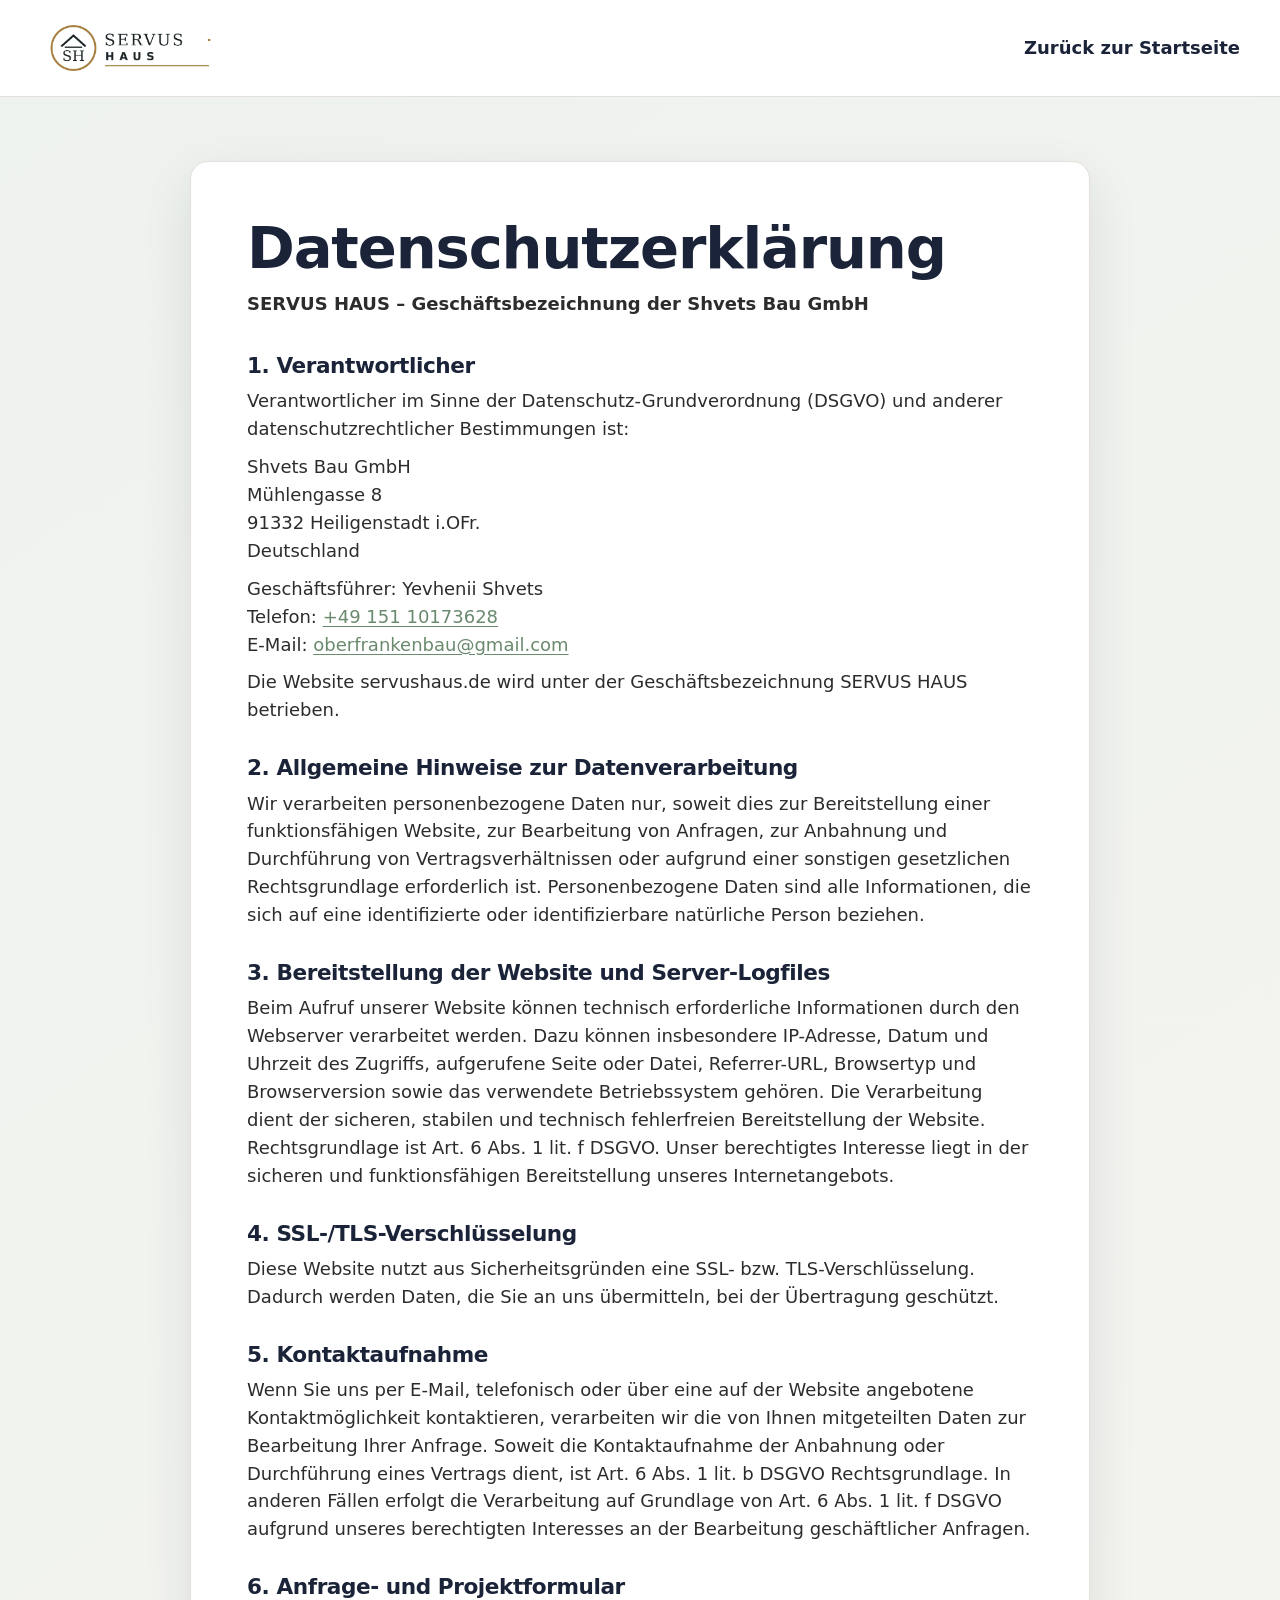
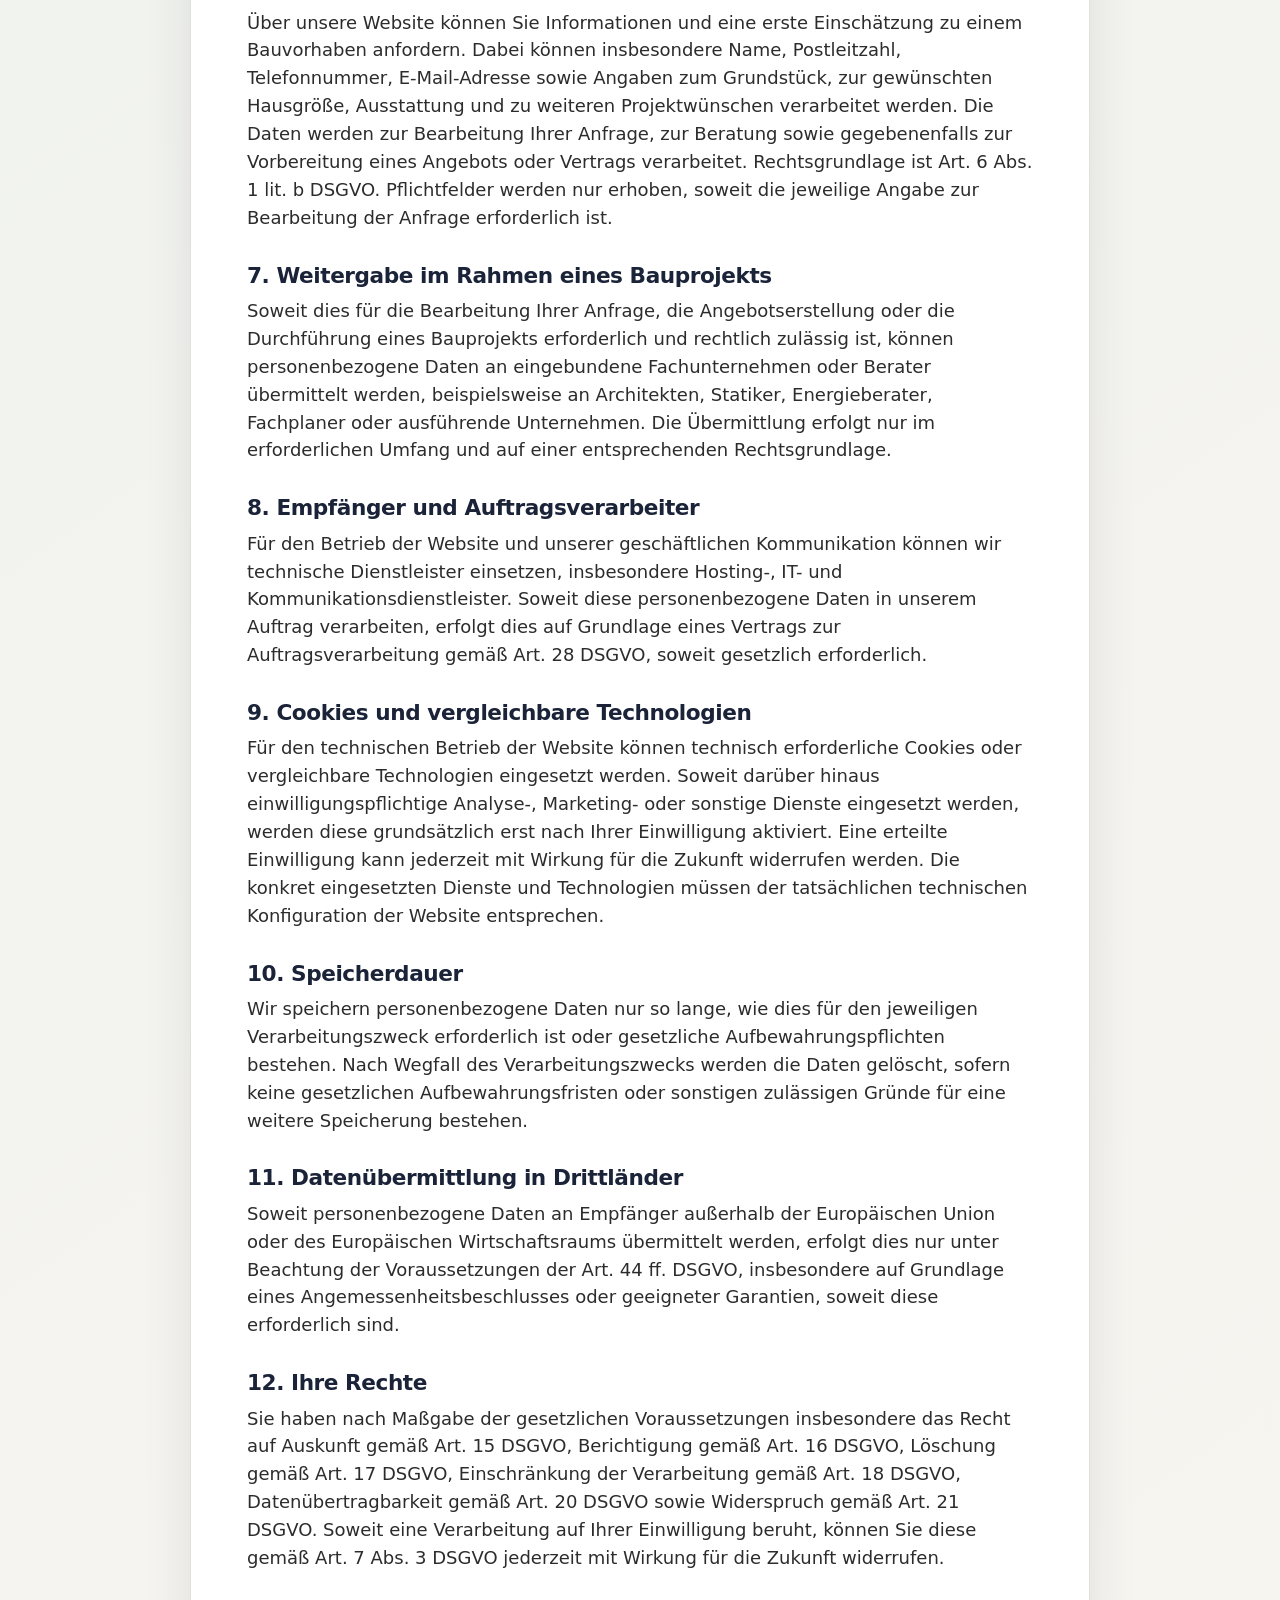
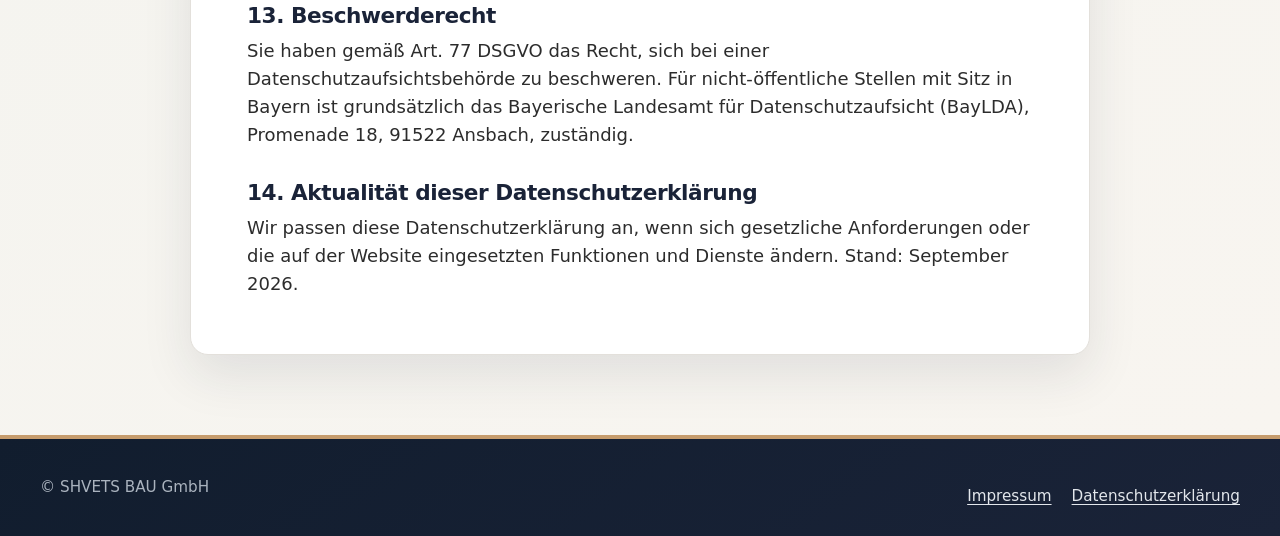
==== datenschutz.html @ 95bb3aad "Add Impressum and Datenschutzerklärung pages with legal content, link from footer, and style legal p" ====
<!DOCTYPE html>
<html lang="de">
<head>
  <meta charset="utf-8">
  <meta name="viewport" content="width=device-width, initial-scale=1.0">
  <title>Datenschutzerklärung | SERVUS HAUS</title>
  <meta name="description" content="Datenschutzerklärung von SERVUS HAUS, einer Geschäftsbezeichnung der Shvets Bau GmbH.">
  <link rel="stylesheet" href="styles.css">
</head>
<body>
  <header class="site-header">
    <div class="container header-inner">
      <a href="index.html" class="logo"><img src="images/logo.jpeg" alt="SERVUS HAUS" class="logo-img"></a>
      <a href="index.html" class="legal-back">Zurück zur Startseite</a>
    </div>
  </header>

  <main class="legal-main">
    <article class="container legal-card">
      <h1>Datenschutzerklärung</h1>
      <p class="legal-brand">SERVUS HAUS – Geschäftsbezeichnung der Shvets Bau GmbH</p>

      <h2>1. Verantwortlicher</h2>
      <p>Verantwortlicher im Sinne der Datenschutz-Grundverordnung (DSGVO) und anderer datenschutzrechtlicher Bestimmungen ist:</p>
      <p>Shvets Bau GmbH<br>Mühlengasse 8<br>91332 Heiligenstadt i.OFr.<br>Deutschland</p>
      <p>Geschäftsführer: Yevhenii Shvets<br>Telefon: <a href="tel:+4915110173628">+49 151 10173628</a><br>E-Mail: <a href="mailto:oberfrankenbau@gmail.com">oberfrankenbau@gmail.com</a></p>
      <p>Die Website servushaus.de wird unter der Geschäftsbezeichnung SERVUS HAUS betrieben.</p>

      <h2>2. Allgemeine Hinweise zur Datenverarbeitung</h2>
      <p>Wir verarbeiten personenbezogene Daten nur, soweit dies zur Bereitstellung einer funktionsfähigen Website, zur Bearbeitung von Anfragen, zur Anbahnung und Durchführung von Vertragsverhältnissen oder aufgrund einer sonstigen gesetzlichen Rechtsgrundlage erforderlich ist. Personenbezogene Daten sind alle Informationen, die sich auf eine identifizierte oder identifizierbare natürliche Person beziehen.</p>

      <h2>3. Bereitstellung der Website und Server-Logfiles</h2>
      <p>Beim Aufruf unserer Website können technisch erforderliche Informationen durch den Webserver verarbeitet werden. Dazu können insbesondere IP-Adresse, Datum und Uhrzeit des Zugriffs, aufgerufene Seite oder Datei, Referrer-URL, Browsertyp und Browserversion sowie das verwendete Betriebssystem gehören. Die Verarbeitung dient der sicheren, stabilen und technisch fehlerfreien Bereitstellung der Website. Rechtsgrundlage ist Art. 6 Abs. 1 lit. f DSGVO. Unser berechtigtes Interesse liegt in der sicheren und funktionsfähigen Bereitstellung unseres Internetangebots.</p>

      <h2>4. SSL-/TLS-Verschlüsselung</h2>
      <p>Diese Website nutzt aus Sicherheitsgründen eine SSL- bzw. TLS-Verschlüsselung. Dadurch werden Daten, die Sie an uns übermitteln, bei der Übertragung geschützt.</p>

      <h2>5. Kontaktaufnahme</h2>
      <p>Wenn Sie uns per E-Mail, telefonisch oder über eine auf der Website angebotene Kontaktmöglichkeit kontaktieren, verarbeiten wir die von Ihnen mitgeteilten Daten zur Bearbeitung Ihrer Anfrage. Soweit die Kontaktaufnahme der Anbahnung oder Durchführung eines Vertrags dient, ist Art. 6 Abs. 1 lit. b DSGVO Rechtsgrundlage. In anderen Fällen erfolgt die Verarbeitung auf Grundlage von Art. 6 Abs. 1 lit. f DSGVO aufgrund unseres berechtigten Interesses an der Bearbeitung geschäftlicher Anfragen.</p>

      <h2>6. Anfrage- und Projektformular</h2>
      <p>Über unsere Website können Sie Informationen und eine erste Einschätzung zu einem Bauvorhaben anfordern. Dabei können insbesondere Name, Postleitzahl, Telefonnummer, E-Mail-Adresse sowie Angaben zum Grundstück, zur gewünschten Hausgröße, Ausstattung und zu weiteren Projektwünschen verarbeitet werden. Die Daten werden zur Bearbeitung Ihrer Anfrage, zur Beratung sowie gegebenenfalls zur Vorbereitung eines Angebots oder Vertrags verarbeitet. Rechtsgrundlage ist Art. 6 Abs. 1 lit. b DSGVO. Pflichtfelder werden nur erhoben, soweit die jeweilige Angabe zur Bearbeitung der Anfrage erforderlich ist.</p>

      <h2>7. Weitergabe im Rahmen eines Bauprojekts</h2>
      <p>Soweit dies für die Bearbeitung Ihrer Anfrage, die Angebotserstellung oder die Durchführung eines Bauprojekts erforderlich und rechtlich zulässig ist, können personenbezogene Daten an eingebundene Fachunternehmen oder Berater übermittelt werden, beispielsweise an Architekten, Statiker, Energieberater, Fachplaner oder ausführende Unternehmen. Die Übermittlung erfolgt nur im erforderlichen Umfang und auf einer entsprechenden Rechtsgrundlage.</p>

      <h2>8. Empfänger und Auftragsverarbeiter</h2>
      <p>Für den Betrieb der Website und unserer geschäftlichen Kommunikation können wir technische Dienstleister einsetzen, insbesondere Hosting-, IT- und Kommunikationsdienstleister. Soweit diese personenbezogene Daten in unserem Auftrag verarbeiten, erfolgt dies auf Grundlage eines Vertrags zur Auftragsverarbeitung gemäß Art. 28 DSGVO, soweit gesetzlich erforderlich.</p>

      <h2>9. Cookies und vergleichbare Technologien</h2>
      <p>Für den technischen Betrieb der Website können technisch erforderliche Cookies oder vergleichbare Technologien eingesetzt werden. Soweit darüber hinaus einwilligungspflichtige Analyse-, Marketing- oder sonstige Dienste eingesetzt werden, werden diese grundsätzlich erst nach Ihrer Einwilligung aktiviert. Eine erteilte Einwilligung kann jederzeit mit Wirkung für die Zukunft widerrufen werden. Die konkret eingesetzten Dienste und Technologien müssen der tatsächlichen technischen Konfiguration der Website entsprechen.</p>

      <h2>10. Speicherdauer</h2>
      <p>Wir speichern personenbezogene Daten nur so lange, wie dies für den jeweiligen Verarbeitungszweck erforderlich ist oder gesetzliche Aufbewahrungspflichten bestehen. Nach Wegfall des Verarbeitungszwecks werden die Daten gelöscht, sofern keine gesetzlichen Aufbewahrungsfristen oder sonstigen zulässigen Gründe für eine weitere Speicherung bestehen.</p>

      <h2>11. Datenübermittlung in Drittländer</h2>
      <p>Soweit personenbezogene Daten an Empfänger außerhalb der Europäischen Union oder des Europäischen Wirtschaftsraums übermittelt werden, erfolgt dies nur unter Beachtung der Voraussetzungen der Art. 44 ff. DSGVO, insbesondere auf Grundlage eines Angemessenheitsbeschlusses oder geeigneter Garantien, soweit diese erforderlich sind.</p>

      <h2>12. Ihre Rechte</h2>
      <p>Sie haben nach Maßgabe der gesetzlichen Voraussetzungen insbesondere das Recht auf Auskunft gemäß Art. 15 DSGVO, Berichtigung gemäß Art. 16 DSGVO, Löschung gemäß Art. 17 DSGVO, Einschränkung der Verarbeitung gemäß Art. 18 DSGVO, Datenübertragbarkeit gemäß Art. 20 DSGVO sowie Widerspruch gemäß Art. 21 DSGVO. Soweit eine Verarbeitung auf Ihrer Einwilligung beruht, können Sie diese gemäß Art. 7 Abs. 3 DSGVO jederzeit mit Wirkung für die Zukunft widerrufen.</p>

      <h2>13. Beschwerderecht</h2>
      <p>Sie haben gemäß Art. 77 DSGVO das Recht, sich bei einer Datenschutzaufsichtsbehörde zu beschweren. Für nicht-öffentliche Stellen mit Sitz in Bayern ist grundsätzlich das Bayerische Landesamt für Datenschutzaufsicht (BayLDA), Promenade 18, 91522 Ansbach, zuständig.</p>

      <h2>14. Aktualität dieser Datenschutzerklärung</h2>
      <p>Wir passen diese Datenschutzerklärung an, wenn sich gesetzliche Anforderungen oder die auf der Website eingesetzten Funktionen und Dienste ändern. Stand: September 2026.</p>
    </article>
  </main>

  <footer class="site-footer legal-footer">
    <div class="container">
      <p>© SHVETS BAU GmbH</p>
      <nav class="footer-legal-links" aria-label="Rechtliche Hinweise">
        <a href="impressum.html">Impressum</a>
        <a href="datenschutz.html" aria-current="page">Datenschutzerklärung</a>
      </nav>
    </div>
  </footer>
</body>
</html>
---- styles.css ----
:root {
  --bg: #F7F5F2;
  --surface: #FFFFFF;
  --graphite: #1A2338;
  --green: #6A8A6E;
  --gold: #C69C6D;
  --text: #2C2C2C;
  --muted: #6B6B6B;
  --line: #E3E0DB;
  --focus: #2D7DC6;
  --shadow: 0 12px 32px rgba(26,35,56,0.08);
  --radius: 12px;
}

*, *::before, *::after { box-sizing: border-box; }

html { scroll-behavior: smooth; }

body {
  margin: 0;
  font-family: Inter, system-ui, -apple-system, BlinkMacSystemFont, 'Segoe UI', sans-serif;
  font-size: 18px;
  line-height: 1.55;
  color: var(--text);
  background: var(--bg);
}

h1, h2, h3, p, ul, ol, figure { margin: 0; }

ul, ol { padding: 0; list-style: none; }

a { color: var(--graphite); text-underline-offset: 3px; }
a:focus-visible, button:focus-visible, input:focus-visible, select:focus-visible, summary:focus-visible { outline: 3px solid var(--focus); outline-offset: 2px; border-radius: 4px; }

img { max-width: 100%; height: auto; display: block; }

.container { width: min(1200px, calc(100% - 32px)); margin: 0 auto; }

.visually-hidden { position: absolute; width: 1px; height: 1px; padding: 0; margin: -1px; overflow: hidden; clip: rect(0,0,0,0); white-space: nowrap; border: 0; }

.btn {
  display: inline-flex;
  align-items: center;
  justify-content: center;
  min-height: 48px;
  padding: 0 24px;
  border: 0;
  border-radius: 8px;
  font-size: 1rem;
  font-weight: 600;
  text-decoration: none;
  cursor: pointer;
  transition: transform .15s, background .15s, color .15s;
}
.btn:hover { transform: translateY(-2px); }
.btn-primary { background: var(--graphite); color: #fff; }
.btn-primary:hover { background: #101725; }
.btn-secondary { background: var(--gold); color: var(--graphite); }
.btn-secondary:hover { background: #B68C5C; }
.btn-sm { min-height: 40px; padding: 0 16px; font-size: .95rem; }

.text-link { background: none; border: 0; color: var(--graphite); text-decoration: underline; cursor: pointer; font: inherit; padding: 0; }

.site-header {
  position: sticky;
  top: 0;
  z-index: 100;
  background: rgba(255,255,255,0.98);
  backdrop-filter: blur(8px);
  border-bottom: 1px solid var(--line);
}

.header-inner {
  display: flex;
  align-items: center;
  justify-content: space-between;
  padding: 16px 0;
}

.logo {
  display: flex;
  align-items: center;
  text-decoration: none;
  color: var(--graphite);
  font-size: 1.35rem;
  font-weight: 800;
  letter-spacing: -0.02em;
}

.logo-img {
  height: 64px;
  width: auto;
  display: block;
  border-radius: 12px;
}

.main-nav { display: none; gap: 24px; align-items: center; }
.main-nav a { text-decoration: none; font-weight: 500; }
.main-nav .phone { font-weight: 600; white-space: nowrap; }

.social-icons { display: flex; align-items: center; gap: 10px; }
.social-icon { display: grid; place-items: center; width: 34px; height: 34px; border: 1px solid currentColor; border-radius: 50%; color: var(--graphite); }
.social-icon svg { width: 19px; height: 19px; fill: currentColor; stroke: none; }
.social-icon svg rect, .social-icon svg circle { fill: none; stroke: currentColor; stroke-width: 1.8; }
.social-icon svg .social-icon-fill { fill: currentColor; stroke: none; }
.social-icons-header { display: none; flex-shrink: 0; gap: 6px; }
.social-icons-header .social-icon { width: 28px; height: 28px; }
.social-icons-header .social-icon svg { width: 16px; height: 16px; }
.social-icons-mobile { padding: 18px 12px; }

.menu-toggle {
  display: flex;
  flex-direction: column;
  gap: 5px;
  width: 32px;
  height: 32px;
  background: none;
  border: 0;
  cursor: pointer;
}
.menu-toggle span { display: block; width: 100%; height: 3px; background: var(--graphite); border-radius: 2px; }
.header-phone { display: flex; align-items: center; gap: 6px; margin-left: 6px; margin-right: auto; font-weight: 600; font-size: .85rem; color: var(--graphite); text-decoration: none; white-space: nowrap; }

.mobile-menu {
  position: absolute;
  top: 100%;
  left: 0;
  right: 0;
  background: var(--surface);
  border-bottom: 1px solid var(--line);
  padding: 16px;
  display: flex;
  flex-direction: column;
  gap: 12px;
}
.mobile-menu[hidden] { display: none; }
.mobile-menu a { padding: 12px; font-size: 1.1rem; text-decoration: none; border-bottom: 1px solid var(--line); }

section { padding: 72px 0; }

.kicker {
  display: inline-block;
  margin-bottom: 12px;
  font-size: .78rem;
  font-weight: 700;
  letter-spacing: 0.08em;
  color: var(--green);
  text-transform: uppercase;
}

h1, h2 { font-size: clamp(2rem, 6vw, 3.8rem); line-height: 1.08; font-weight: 700; letter-spacing: -0.02em; color: var(--graphite); }
h2 { font-size: clamp(1.8rem, 5vw, 2.8rem); }
h3 { font-size: 1.25rem; color: var(--graphite); }

.lead { margin-top: 12px; font-size: 1.15rem; color: var(--muted); max-width: 680px; }
.note { margin-top: 16px; font-size: .85rem; color: var(--muted); line-height: 1.45; }

.hero { min-height: 680px; padding: 0; background: linear-gradient(90deg, rgba(10, 24, 39, .88) 0%, rgba(10, 24, 39, .68) 38%, rgba(10, 24, 39, .08) 72%), url("Фото/Gemini_Generated_Image_4lzpzb4lzpzb4lzp.jpeg") center / cover no-repeat; }
.hero + .sip { padding-top: 20px; }
.hero-inner { position: relative; display: flex; min-height: 680px; align-items: center; padding: 64px 0 120px; }
.hero-content { max-width: 690px; color: #fff; }
.hero .kicker { margin-bottom: 18px; color: #E9BE70; font-size: .95rem; letter-spacing: .18em; }
.hero h1 { color: #fff; font-size: clamp(3rem, 6vw, 5.25rem); line-height: .98; text-shadow: 0 2px 18px rgba(0, 0, 0, .2); }
.hero-subtitle { margin-top: 18px; color: #fff; font-size: clamp(1.35rem, 2.5vw, 2rem); font-weight: 600; }
.hero-bullets { display: flex; flex-wrap: wrap; gap: 12px 28px; margin-top: 26px; font-weight: 600; }
.hero-bullets li { position: relative; padding-left: 30px; }
.hero-bullets li::before { content: '✓'; position: absolute; left: 0; top: -.08em; color: #E9BE70; font-size: 1.25rem; font-weight: 800; }
.hero-ctas { display: flex; flex-wrap: wrap; gap: 14px; margin-top: 32px; }
.hero .btn { min-height: 56px; padding: 0 26px; font-size: 1.05rem; }
.hero .btn-primary { background: #E9B95F; color: var(--graphite); }
.hero .btn-primary:hover { background: #F1C875; }
.hero .btn-secondary { border: 2px solid rgba(255,255,255,.85); background: rgba(15, 28, 43, .3); color: #fff; }
.hero .btn-secondary:hover { background: rgba(255,255,255,.14); }
.hero-price { position: absolute; bottom: 34px; left: 0; color: #fff; font-size: clamp(1rem, 2vw, 1.35rem); font-weight: 500; }
.hero-price span:first-child::after { content: ' · '; margin: 0 8px; }
.hero-visual-label { position: absolute; right: 0; bottom: 34px; padding: 4px 8px; border-radius: 4px; background: rgba(0,0,0,.5); color: #fff; font-size: .75rem; }

.short-form { margin-top: 40px; padding: 20px; background: var(--surface); border-radius: var(--radius); box-shadow: var(--shadow); }
.short-form-title { font-weight: 600; margin-bottom: 12px; }
.short-form-row { display: grid; gap: 12px; }
.short-form-row input, .short-form-row select { width: 100%; height: 48px; padding: 0 14px; border: 1px solid var(--line); border-radius: 8px; font: inherit; background: #fff; }
.short-form-row button { width: 100%; }

.form-message { margin-top: 12px; font-size: .95rem; }
.form-message.success { color: #2B6A36; }
.form-message.error { color: #A32222; }

.success-dialog { width: min(420px, calc(100% - 32px)); padding: 32px; border: 0; border-radius: var(--radius); box-shadow: var(--shadow); text-align: center; color: var(--text); }
.success-dialog::backdrop { background: rgba(24, 34, 46, .62); }
.success-dialog-icon { display: grid; place-items: center; width: 56px; height: 56px; margin: 0 auto 16px; border-radius: 50%; background: var(--green); color: #fff; font-size: 1.75rem; font-weight: 700; }
.success-dialog h2 { font-size: 1.75rem; }
.success-dialog p { margin: 12px 0 24px; color: var(--muted); }
.success-dialog .btn { width: 100%; }

.sip { background: linear-gradient(180deg, #EEF2EE, var(--surface)); }
.sip h2, .all-in-one h2, .interior h2, .energy h2, .steps h2 { margin-bottom: 12px; }
.sip > .container > .lead { max-width: none; }
.sip-section-fig { position: relative; margin: 36px 0 0; border: 1px solid rgba(255,255,255,.7); border-radius: 20px; overflow: hidden; box-shadow: 0 24px 56px rgba(26,35,56,.14); }
.sip-section-fig::after { position: absolute; inset: auto 0 0; height: 24%; background: linear-gradient(transparent, rgba(8,20,31,.48)); content: ''; pointer-events: none; }
.sip-section-fig img { width: 100%; aspect-ratio: 16/9; object-fit: cover; }
.sip-section-fig figcaption { position: absolute; z-index: 1; right: 14px; bottom: 12px; color: #fff; font-size: .78rem; }

.cards-grid { display: grid; gap: 20px; margin-top: 32px; }
.card { padding: 24px; background: var(--bg); border-radius: var(--radius); }
.sip .card { display: grid; grid-template-columns: 68px minmax(0, 1fr); column-gap: 18px; align-items: start; padding: 26px; border: 1px solid rgba(227,224,219,.85); border-radius: 16px; background: rgba(255,255,255,.9); box-shadow: 0 10px 28px rgba(26,35,56,.07); transition: transform .2s, box-shadow .2s; }
.sip .card:hover { transform: translateY(-4px); box-shadow: 0 18px 36px rgba(26,35,56,.12); }
.card-icon { grid-row: 1 / 3; align-self: center; width: 68px; height: 68px; object-fit: contain; }
.card h3 { margin-bottom: 8px; }
.card p { color: var(--muted); font-size: .98rem; }

.models { background: linear-gradient(180deg, #F4F1EC, #EDE8E0); }
.models h2 { margin-bottom: 8px; }
.model-card { position: relative; display: flex; flex-direction: column; padding: 18px; overflow: hidden; border: 1px solid rgba(198,156,109,.22); border-radius: 18px; background: rgba(255,255,255,.94); box-shadow: 0 18px 42px rgba(26,35,56,.1); transition: transform .2s, box-shadow .2s; }
.model-card:hover { transform: translateY(-6px); box-shadow: 0 26px 52px rgba(26,35,56,.16); }
.model-card.popular { border-color: rgba(198,156,109,.8); box-shadow: 0 20px 48px rgba(139,104,56,.16); }
.model-img { position: relative; margin-bottom: 20px; border-radius: 12px; overflow: hidden; }
.model-img::after { position: absolute; inset: auto 0 0; height: 30%; background: linear-gradient(transparent, rgba(8,20,31,.48)); content: ''; pointer-events: none; }
.model-img img { width: 100%; aspect-ratio: 4/3; object-fit: cover; transition: transform .35s; }
.model-card:hover .model-img img { transform: scale(1.025); }
.model-img .image-label { position: absolute; z-index: 1; right: 10px; bottom: 10px; padding: 3px 6px; border-radius: 4px; background: rgba(0,0,0,.42); color: #fff; font-size: .72rem; }
.badge { position: absolute; z-index: 1; top: 10px; right: 10px; padding: 6px 10px; border-radius: 20px; background: #E9B95F; color: var(--graphite); font-size: .75rem; font-weight: 700; }
.model-card h3 { font-size: 1.5rem; }
.model-size { margin: 5px 0; color: var(--green); font-weight: 700; letter-spacing: .03em; }
.model-desc { color: var(--muted); flex: 1; }
.model-price { margin: 18px 0 12px; padding-top: 16px; border-top: 1px solid var(--line); color: var(--graphite); font-size: 1.3rem; font-weight: 800; }
.model-card .btn { width: 100%; margin-top: 8px; background: var(--gold); }
.model-card .btn:hover { background: #B68C5C; }
.models-note { margin-top: 32px; padding: 20px 24px; border: 1px solid #D8B39E; border-radius: 14px; background: rgba(255,255,255,.58); text-align: center; color: var(--graphite); font-size: 1.2rem; font-weight: 600; line-height: 1.35; }

.all-in-one { background: linear-gradient(180deg, var(--surface), #F5F2ED); }
.all-in-one .lead { max-width: 780px; }
.two-col { display: grid; gap: 24px; margin-top: 36px; }
.two-col > div { padding: 28px; border: 1px solid var(--line); border-radius: 16px; background: rgba(255,255,255,.82); box-shadow: 0 12px 30px rgba(26,35,56,.07); }
.two-col > div:nth-child(2) { background: rgba(239,244,239,.88); }
.two-col h3 { display: flex; align-items: center; gap: 12px; margin-bottom: 20px; color: var(--graphite); font-size: 1.35rem; }
.two-col h3::before { display: grid; place-items: center; flex: 0 0 40px; height: 40px; border-radius: 50%; background: var(--graphite); color: #fff; font-size: .78rem; letter-spacing: .04em; content: '01'; }
.two-col > div:nth-child(2) h3::before { background: var(--green); content: '02'; }
.two-col ul { display: grid; gap: 10px; }
.two-col li { position: relative; padding: 12px 14px 12px 42px; border: 1px solid rgba(227,224,219,.85); border-radius: 10px; background: #fff; color: var(--text); }
.two-col li::before { position: absolute; left: 14px; top: 50%; width: 18px; height: 18px; border-radius: 50%; background: #E7EFE8; color: var(--green); font-size: .75rem; font-weight: 800; line-height: 18px; text-align: center; content: '✓'; transform: translateY(-50%); }
.scope-box { position: relative; margin-top: 24px; padding: 28px 28px 28px 34px; overflow: hidden; border: 1px solid #DEC7A8; border-radius: 16px; background: linear-gradient(135deg, #FFF9F0, #F4E8D8); box-shadow: 0 10px 24px rgba(89,68,38,.06); }
.scope-box::before { position: absolute; inset: 0 auto 0 0; width: 6px; background: var(--gold); content: ''; }
.scope-box h3 { margin-bottom: 12px; color: var(--graphite); font-size: 1.3rem; }
.scope-box p { color: var(--text); font-size: .98rem; }
.scope-box .separat { margin-top: 16px; padding-top: 16px; border-top: 1px solid rgba(198,156,109,.35); color: var(--muted); }

.interior { overflow: hidden; background: linear-gradient(135deg, #F3EFE9, #E9EEE9); }
.interior-grid { display: grid; gap: 24px; }
.interior-text { position: relative; z-index: 2; padding: 28px; border: 1px solid rgba(255,255,255,.8); border-radius: 18px; background: rgba(255,255,255,.94); box-shadow: 0 20px 50px rgba(26,35,56,.12); }
.interior-text h2::after { display: block; width: 64px; height: 4px; margin-top: 18px; border-radius: 4px; background: var(--gold); content: ''; }
.interior-text .lead { margin-top: 20px; }
.interior-list { display: flex; flex-wrap: wrap; gap: 8px; margin-top: 22px; }
.interior-list li { padding: 8px 13px; border: 1px solid #E3D5C2; border-radius: 20px; background: #FBF7F1; color: var(--graphite); font-size: .9rem; font-weight: 500; }
.materials { margin-top: 22px; padding-left: 16px; border-left: 3px solid var(--gold); color: var(--muted); }
.emotion { margin-top: 24px; padding-top: 20px; border-top: 1px solid var(--line); color: var(--graphite); font-size: 1.25rem; font-weight: 700; }
.interior-text .btn { margin-top: 4px; background: var(--green); }
.interior-text .btn:hover { background: #58765C; }
.interior-fig { position: relative; border-radius: 18px; overflow: hidden; box-shadow: 0 20px 50px rgba(26,35,56,.16); }
.interior-fig img { display: block; width: 100%; aspect-ratio: 4/3; object-fit: cover; }
.interior-fig figcaption { position: absolute; right: 10px; bottom: 10px; padding: 3px 6px; border-radius: 4px; background: rgba(0,0,0,0.55); color: #fff; font-size: .8rem; }

.energy { background: linear-gradient(145deg, #16243A, #22354A); }
.energy h2 { max-width: 760px; color: #fff; }
.energy-grid { display: grid; gap: 18px; margin-top: 36px; }
.energy-card { position: relative; padding: 28px; overflow: hidden; border: 1px solid rgba(255,255,255,.12); border-radius: 16px; background: rgba(255,255,255,.07); box-shadow: inset 0 1px 0 rgba(255,255,255,.08); }
.energy-card::before { display: block; width: 36px; height: 3px; margin-bottom: 20px; border-radius: 3px; background: var(--gold); content: ''; }
.energy-card h3 { margin-bottom: 12px; color: #fff; }
.energy-card p { color: #CDD5DE; font-size: .96rem; }
.energy .section-cta .btn { background: #E9B95F; color: var(--graphite); box-shadow: 0 10px 28px rgba(0,0,0,.18); }
.energy .section-cta .btn:hover { background: #F1C875; }
.energy .note { color: #AEB9C5; text-align: center; }

.steps { background: linear-gradient(180deg, #F5F2ED, #fff); }
.steps-list { display: grid; gap: 20px; margin-top: 36px; }
.steps-list li { position: relative; min-height: 190px; padding: 78px 24px 26px; overflow: hidden; border: 1px solid var(--line); border-radius: 16px; background: var(--surface); box-shadow: 0 14px 34px rgba(26,35,56,.08); }
.steps-list li::after { position: absolute; top: 0; right: 0; left: 0; height: 5px; background: linear-gradient(90deg, var(--gold), #E8D2B4); content: ''; }
.step-num { position: absolute; top: 22px; left: 24px; display: flex; width: 42px; height: 42px; align-items: center; justify-content: center; border: 1px solid rgba(198,156,109,.5); border-radius: 50%; background: #F7EFE3; color: var(--graphite); font-weight: 800; }
.steps-list h3 { margin-bottom: 8px; font-size: 1.3rem; }
.steps-list p { color: var(--muted); }

.trust-list { display: flex; flex-wrap: wrap; justify-content: center; gap: 10px; margin-top: 32px; }
.trust-list span { position: relative; padding: 9px 14px 9px 34px; border: 1px solid #DDE6DE; border-radius: 24px; background: #F4F8F4; color: var(--graphite); font-size: .88rem; }
.trust-list span::before { position: absolute; left: 13px; color: var(--green); font-weight: 800; content: '✓'; }

.faq-form { padding-bottom: 72px; background: linear-gradient(145deg, #EEF2EE, #F8F5F0); }
.faq-form-grid { display: grid; gap: 32px; align-items: start; }
.faq { padding-top: 10px; }
.faq h2 { margin-bottom: 14px; }
.faq-list { display: flex; flex-direction: column; gap: 12px; margin-top: 28px; }
.faq-list details { padding: 0 20px; border: 1px solid rgba(227,224,219,.9); border-radius: 14px; background: rgba(255,255,255,.9); box-shadow: 0 8px 24px rgba(26,35,56,.05); }
.faq-list details[open] { border-color: rgba(106,138,110,.45); box-shadow: 0 12px 28px rgba(26,35,56,.08); }
.faq-list summary { display: flex; align-items: center; justify-content: space-between; gap: 16px; padding: 20px 0; color: var(--graphite); font-weight: 650; cursor: pointer; list-style: none; }
.faq-list summary::-webkit-details-marker { display: none; }
.faq-list summary::after { display: grid; flex: 0 0 30px; height: 30px; place-items: center; border-radius: 50%; background: #EAF0EA; color: var(--green); font-size: 1.25rem; content: '+'; }
.faq-list details[open] summary::after { content: '−'; }
.faq-list p { padding: 0 0 20px; color: var(--muted); font-size: .95rem; }

.final-form { padding: 32px; border: 1px solid rgba(255,255,255,.12); border-radius: 18px; background: linear-gradient(145deg, #18283D, #24394E); box-shadow: 0 24px 56px rgba(26,35,56,.2); }
.form-title { margin-bottom: 8px; color: #fff; font-size: 1.55rem; }
.required-note { margin-bottom: 24px; color: #BAC4CE; font-size: .82rem; }
.required-mark, .required-note span { color: #E9B95F; font-weight: 800; }
.form-hint { color: #BAC4CE; font-size: .82rem; font-weight: 400; }
.form-step { border: 0; padding: 0; margin: 0 0 26px; }
.form-step legend { margin-bottom: 12px; color: #fff; font-weight: 700; }
.radio-group, .checkbox-group { display: flex; flex-wrap: wrap; gap: 9px; }
.radio, .checkbox { display: inline-flex; align-items: center; gap: 7px; padding: 10px 14px; border: 1px solid rgba(255,255,255,.18); border-radius: 22px; background: rgba(255,255,255,.08); color: #EEF2F5; font-size: .92rem; cursor: pointer; transition: background .15s, border-color .15s; }
.radio:hover, .checkbox:hover, .radio:has(input:checked), .checkbox:has(input:checked) { border-color: #E9B95F; background: rgba(233,185,95,.16); }
.radio input, .checkbox input { accent-color: #E9B95F; }
.contact-fields { display: grid; gap: 10px; }
.contact-fields label { color: #C8D0D9; font-size: .88rem; }
.contact-fields input { width: 100%; height: 50px; padding: 0 14px; border: 1px solid rgba(255,255,255,.18); border-radius: 10px; background: rgba(255,255,255,.96); font: inherit; }
.contact-fields input:focus { border-color: #E9B95F; }
.consent { display: flex; align-items: flex-start; gap: 10px; margin-bottom: 24px; color: #BAC4CE; font-size: .82rem; }
.consent input { margin-top: 3px; accent-color: #E9B95F; }
.consent a { color: #E9B95F; }
.final-form .btn { width: 100%; min-height: 54px; background: #E9B95F; color: var(--graphite); }
.final-form .btn:hover { background: #F1C875; }
.final-form .form-message.success { color: #BFE2C3; }
.final-form .form-message.error { color: #FFB9B9; }

.site-footer { padding: 56px 0 44px; border-top: 4px solid var(--gold); background: linear-gradient(145deg, #111D2E, var(--graphite)); color: #D8DDE5; font-size: .95rem; }
.site-footer h3 { margin-bottom: 14px; color: #fff; font-size: 1.15rem; }
.site-footer p + p { margin-top: 12px; }
.brand-legal { margin-bottom: 18px; color: #BEC7D1; line-height: 1.45; }
.brand-legal strong { color: #fff; letter-spacing: .06em; }
.site-footer a { color: #E3E7EC; text-decoration: none; }
.site-footer a:hover { color: #fff; text-decoration: underline; }
.site-footer .text-link { margin-top: 14px; color: #D8DDE5; }
.site-footer .social-icon { border-color: rgba(255,255,255,.38); color: #fff; }
.social-icons-footer { margin-top: 24px; }
.footer-grid { display: grid; gap: 40px; }
.footer-grid > div { padding: 24px; border: 1px solid rgba(255,255,255,.08); border-radius: 14px; background: rgba(255,255,255,.035); }
.copyright { margin-top: 36px; padding-top: 24px; border-top: 1px solid rgba(255,255,255,.12); color: #AAB3BE; font-size: .85rem; }
.footer-footnote { margin-top: 16px; color: #929EAA; font-size: .75rem; line-height: 1.4; }
.footer-legal-links { display: flex; flex-wrap: wrap; gap: 12px 20px; margin-top: 18px; }
.footer-legal-links a { text-decoration: underline; }
.legal-main { min-height: calc(100vh - 97px); padding: 64px 0 80px; background: linear-gradient(145deg, #EEF2EE, #F8F5F0); }
.legal-card { max-width: 900px; padding: clamp(24px, 5vw, 56px); border: 1px solid var(--line); border-radius: 18px; background: #fff; box-shadow: 0 20px 50px rgba(26,35,56,.1); }
.legal-card h1 { margin-bottom: 8px; font-size: clamp(2.2rem, 6vw, 3.6rem); }
.legal-brand { margin-bottom: 36px; color: var(--green); font-weight: 600; }
.legal-card h2 { margin: 32px 0 10px; font-size: 1.35rem; }
.legal-card p { margin-top: 10px; color: var(--text); }
.legal-card a { color: var(--green); }
.legal-back { font-weight: 600; text-decoration: none; }
.legal-footer { padding: 28px 0; }
.legal-footer .container { display: flex; flex-wrap: wrap; align-items: center; justify-content: space-between; gap: 14px; }
.legal-footer p { color: #AAB3BE; }

.cookie-banner { position: fixed; bottom: 0; left: 0; right: 0; background: var(--surface); border-top: 1px solid var(--line); padding: 16px 0; box-shadow: 0 -4px 16px rgba(0,0,0,0.08); z-index: 110; }
.cookie-banner[hidden] { display: none; }
.cookie-inner { display: flex; flex-direction: column; gap: 12px; }
.cookie-actions { display: flex; flex-wrap: wrap; gap: 10px; align-items: center; }

.mobile-cta { position: fixed; bottom: 0; left: 0; right: 0; padding: 12px 16px; background: var(--surface); border-top: 1px solid var(--line); z-index: 90; display: flex; }
.mobile-cta .btn { width: 100%; }

.section-cta { margin-top: 32px; }
.sip .section-cta .btn { display: flex; width: 100%; justify-content: center; text-align: center; }
.all-in-one .section-cta, .energy .section-cta, .steps .section-cta { display: flex; justify-content: center; }
.all-in-one .section-cta .btn { min-height: 56px; padding: 0 32px; background: #A9532B; font-size: 1.08rem; box-shadow: 0 8px 20px rgba(169, 83, 43, .25); }
.all-in-one .section-cta .btn:hover { background: #8F4525; }

@media (min-width: 720px) {
  body { font-size: 18px; }
  .main-nav { display: flex; }
  .social-icons-header { display: flex; }
  .menu-toggle { display: none; }
  .header-phone { display: none; }
  .mobile-cta { display: none; }
  .hero-grid { grid-template-columns: 1fr 1fr; align-items: center; }
  .hero-content { order: 1; }
  .hero-image { order: 2; }
  .cards-grid.six { grid-template-columns: repeat(2, 1fr); }
  .cards-grid.three { grid-template-columns: repeat(3, 1fr); }
  .two-col { grid-template-columns: 1fr 1fr; }
  .interior-grid { grid-template-columns: minmax(0, .9fr) minmax(0, 1.1fr); gap: 0; align-items: center; }
  .interior-text { margin-right: -48px; padding: clamp(28px, 4vw, 48px); }
  .interior-fig { z-index: 1; }
  .energy-grid { grid-template-columns: repeat(2, 1fr); }
  .steps-list { grid-template-columns: repeat(2, 1fr); }
  .faq-form-grid { grid-template-columns: 1fr 1fr; }
  .footer-grid { grid-template-columns: 1fr 1fr; }
  .cookie-inner { flex-direction: row; justify-content: space-between; align-items: center; }
}

@media (min-width: 1024px) {
  h1 { font-size: clamp(3rem, 4.2vw, 4.2rem); }
  .cards-grid.six { grid-template-columns: repeat(3, 1fr); }
  .steps-list { grid-template-columns: repeat(4, 1fr); }
  .energy-grid { grid-template-columns: repeat(4, 1fr); }
  .short-form-row { grid-template-columns: repeat(3, 1fr) auto; }
  .short-form-row button { width: auto; white-space: nowrap; }
}

.whatsapp-float { position: fixed; bottom: 24px; right: 24px; width: 56px; height: 56px; background: #25D366; color: #fff; border-radius: 50%; display: flex; align-items: center; justify-content: center; box-shadow: 0 4px 12px rgba(0,0,0,0.25); z-index: 95; transition: transform .2s; }
.whatsapp-float:hover { transform: scale(1.08); }

@media (max-width: 719px) {
  .header-inner { padding: 8px 0; }
  .logo-img { height: 46px; border-radius: 8px; }
  .menu-toggle { width: 28px; height: 28px; }
  .menu-toggle span { height: 2px; }
  section h2 { text-align: center; }
  .sip .card { grid-template-columns: 56px minmax(0, 1fr); padding: 20px; }
  .card-icon { width: 56px; height: 56px; }
  .two-col > div, .scope-box, .energy-card, .final-form, .footer-grid > div { padding: 22px; }
  .steps-list li { min-height: 0; }
  .interior-text { padding: 24px; }
  .interior-text h2::after { margin-right: auto; margin-left: auto; }
  .interior-text .btn { width: 100%; text-align: center; }
  .hero { min-height: max(720px, calc(100svh - 63px)); background: linear-gradient(180deg, rgba(7, 25, 43, .18) 0%, transparent 55%, rgba(7, 20, 32, .48) 100%), url("Фото/Gemini_Generated_Image_4wvops4wvops4wvo.jpeg") center / cover no-repeat; }
  .hero-inner { min-height: max(720px, calc(100svh - 63px)); align-items: flex-start; padding: 64px 0 120px; }
  .hero-content { max-width: none; }
  .hero .kicker { margin-bottom: 20px; font-size: clamp(.74rem, 3.5vw, .95rem); letter-spacing: .17em; }
  .hero h1 { font-size: clamp(3rem, 13.5vw, 4.4rem); line-height: 1.02; }
  .hero-subtitle { margin-top: 16px; font-size: clamp(1.25rem, 5.8vw, 1.8rem); font-weight: 500; }
  .hero-bullets, .hero-ctas { display: none; }
  .hero-price { bottom: 38px; font-size: clamp(1.05rem, 5vw, 1.35rem); line-height: 1.35; }
  .hero-price span { display: block; }
  .hero-price span:first-child::after { content: none; }
  .hero-visual-label { right: 0; bottom: 10px; background: transparent; }
  .whatsapp-float { bottom: 88px; }
}

@media (prefers-reduced-motion: reduce) {
  html { scroll-behavior: auto; }
  .btn { transition: none; }
}
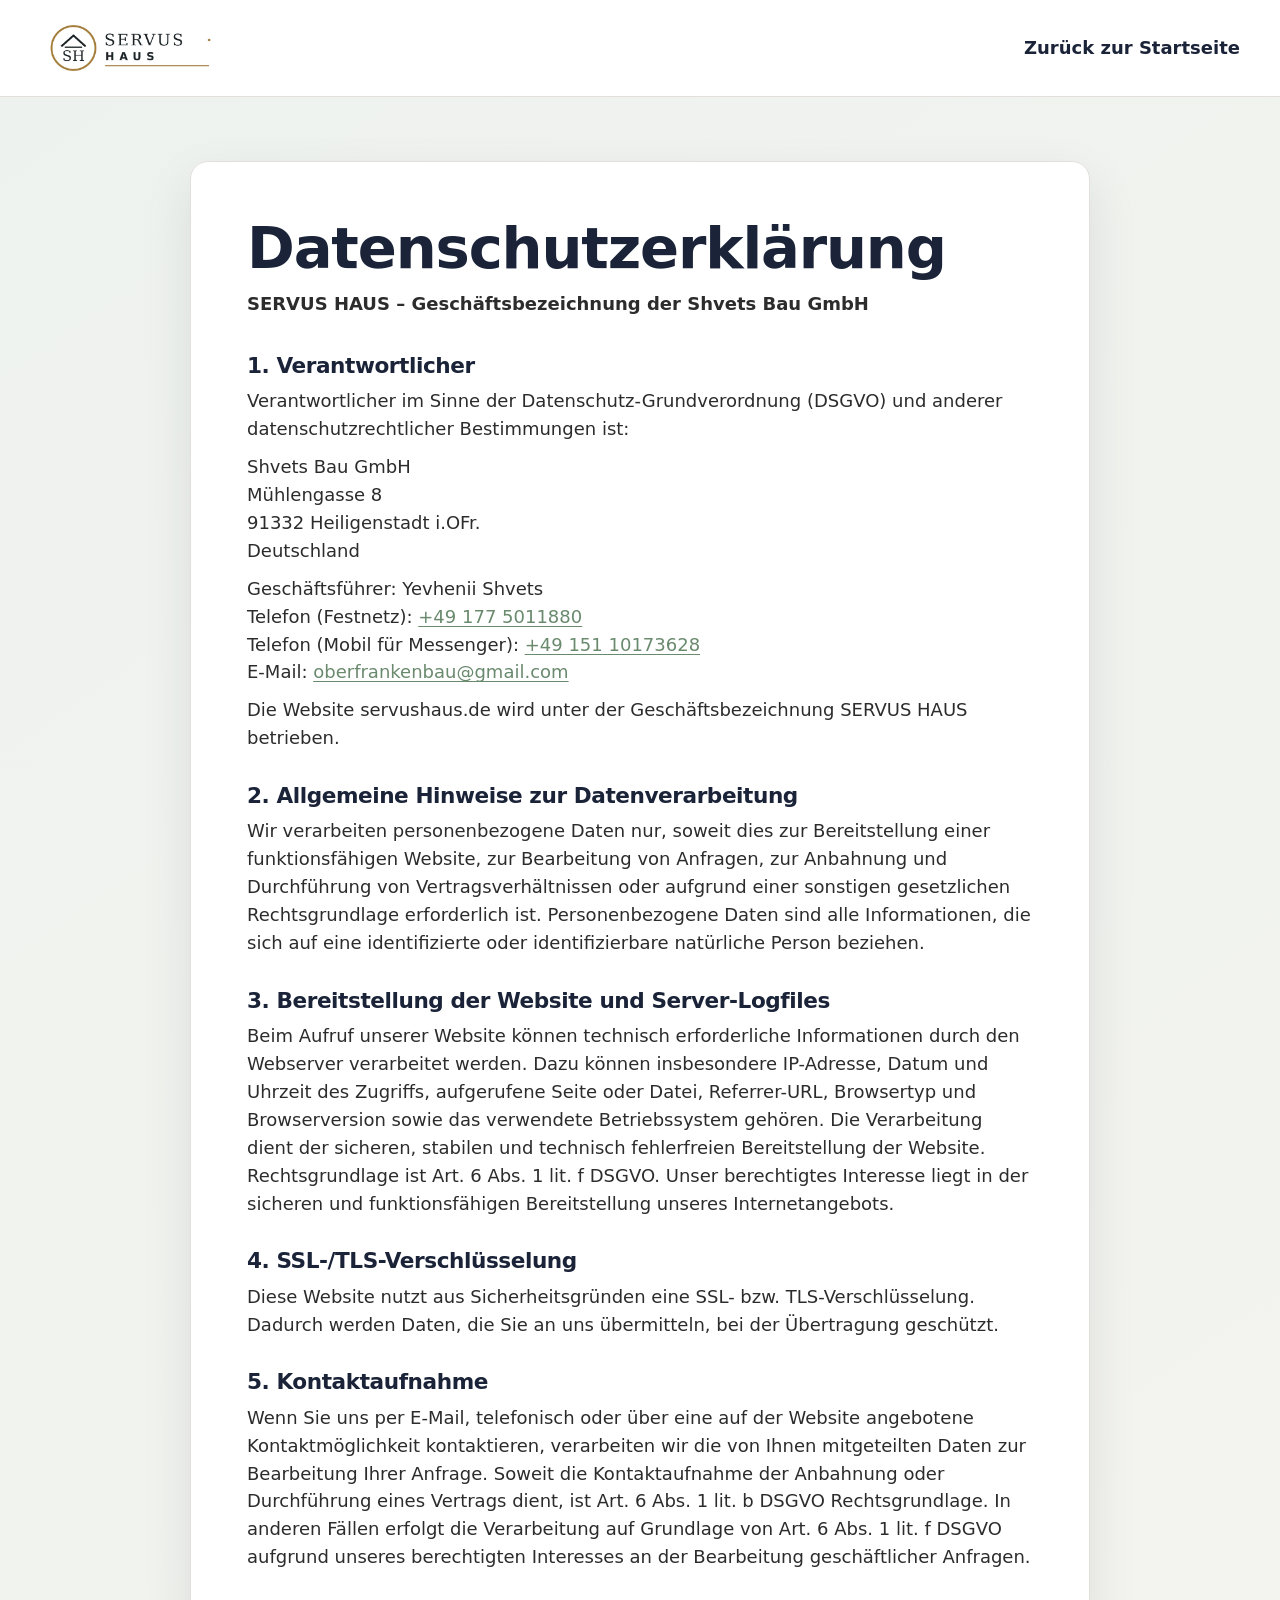
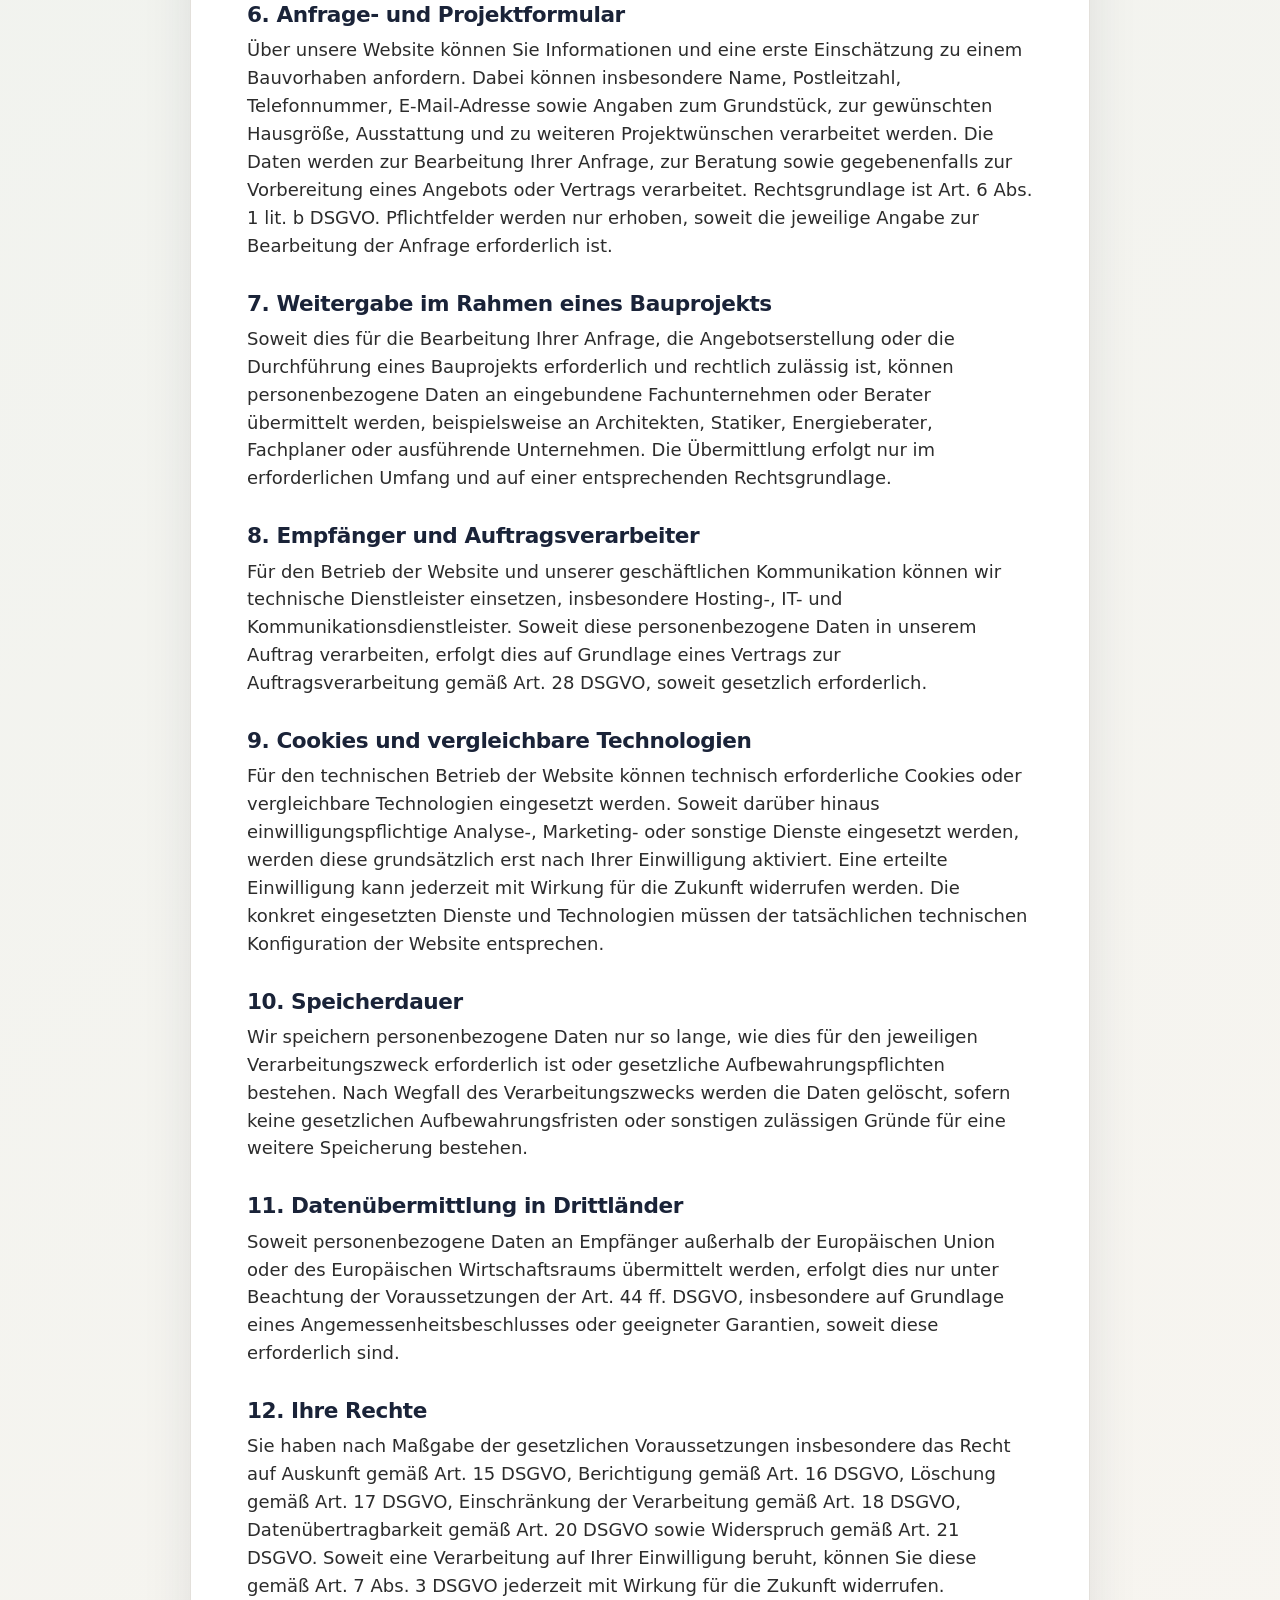
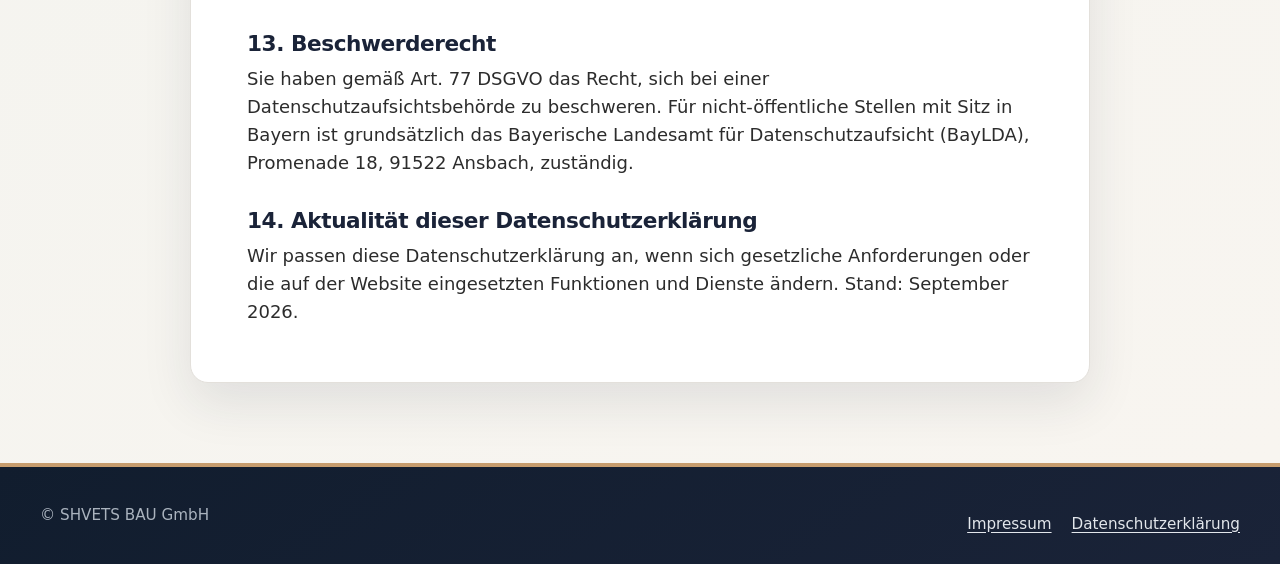
==== commit 1c1489a5: "Replace landline phone with mobile number in header/footer, add separate mobile field to form, and u" ====
--- a/datenschutz.html
+++ b/datenschutz.html
@@ -23,7 +23,7 @@
       <h2>1. Verantwortlicher</h2>
       <p>Verantwortlicher im Sinne der Datenschutz-Grundverordnung (DSGVO) und anderer datenschutzrechtlicher Bestimmungen ist:</p>
       <p>Shvets Bau GmbH<br>Mühlengasse 8<br>91332 Heiligenstadt i.OFr.<br>Deutschland</p>
-      <p>Geschäftsführer: Yevhenii Shvets<br>Telefon: <a href="tel:+4915110173628">+49 151 10173628</a><br>E-Mail: <a href="mailto:oberfrankenbau@gmail.com">oberfrankenbau@gmail.com</a></p>
+      <p>Geschäftsführer: Yevhenii Shvets<br>Telefon (Festnetz): <a href="tel:+491775011880">+49 177 5011880</a><br>Telefon (Mobil für Messenger): <a href="tel:+4915110173628">+49 151 10173628</a><br>E-Mail: <a href="mailto:oberfrankenbau@gmail.com">oberfrankenbau@gmail.com</a></p>
       <p>Die Website servushaus.de wird unter der Geschäftsbezeichnung SERVUS HAUS betrieben.</p>
 
       <h2>2. Allgemeine Hinweise zur Datenverarbeitung</h2>
--- a/styles.css
+++ b/styles.css
@@ -155,7 +155,7 @@
 .lead { margin-top: 12px; font-size: 1.15rem; color: var(--muted); max-width: 680px; }
 .note { margin-top: 16px; font-size: .85rem; color: var(--muted); line-height: 1.45; }
 
-.hero { min-height: 680px; padding: 0; background: linear-gradient(90deg, rgba(10, 24, 39, .88) 0%, rgba(10, 24, 39, .68) 38%, rgba(10, 24, 39, .08) 72%), url("Фото/Gemini_Generated_Image_4lzpzb4lzpzb4lzp.jpeg") center / cover no-repeat; }
+.hero { min-height: 680px; padding: 0; background: linear-gradient(90deg, rgba(10, 24, 39, .88) 0%, rgba(10, 24, 39, .68) 38%, rgba(10, 24, 39, .08) 72%), url("images/Gemini_Generated_Image_4lzpzb4lzpzb4lzp.jpeg") center / cover no-repeat; }
 .hero + .sip { padding-top: 20px; }
 .hero-inner { position: relative; display: flex; min-height: 680px; align-items: center; padding: 64px 0 120px; }
 .hero-content { max-width: 690px; color: #fff; }
@@ -408,7 +408,7 @@
   .interior-text { padding: 24px; }
   .interior-text h2::after { margin-right: auto; margin-left: auto; }
   .interior-text .btn { width: 100%; text-align: center; }
-  .hero { min-height: max(720px, calc(100svh - 63px)); background: linear-gradient(180deg, rgba(7, 25, 43, .18) 0%, transparent 55%, rgba(7, 20, 32, .48) 100%), url("Фото/Gemini_Generated_Image_4wvops4wvops4wvo.jpeg") center / cover no-repeat; }
+  .hero { min-height: max(720px, calc(100svh - 63px)); background: linear-gradient(180deg, rgba(7, 25, 43, .18) 0%, transparent 55%, rgba(7, 20, 32, .48) 100%), url("images/Gemini_Generated_Image_4wvops4wvops4wvo.jpeg") center / cover no-repeat; }
   .hero-inner { min-height: max(720px, calc(100svh - 63px)); align-items: flex-start; padding: 64px 0 120px; }
   .hero-content { max-width: none; }
   .hero .kicker { margin-bottom: 20px; font-size: clamp(.74rem, 3.5vw, .95rem); letter-spacing: .17em; }
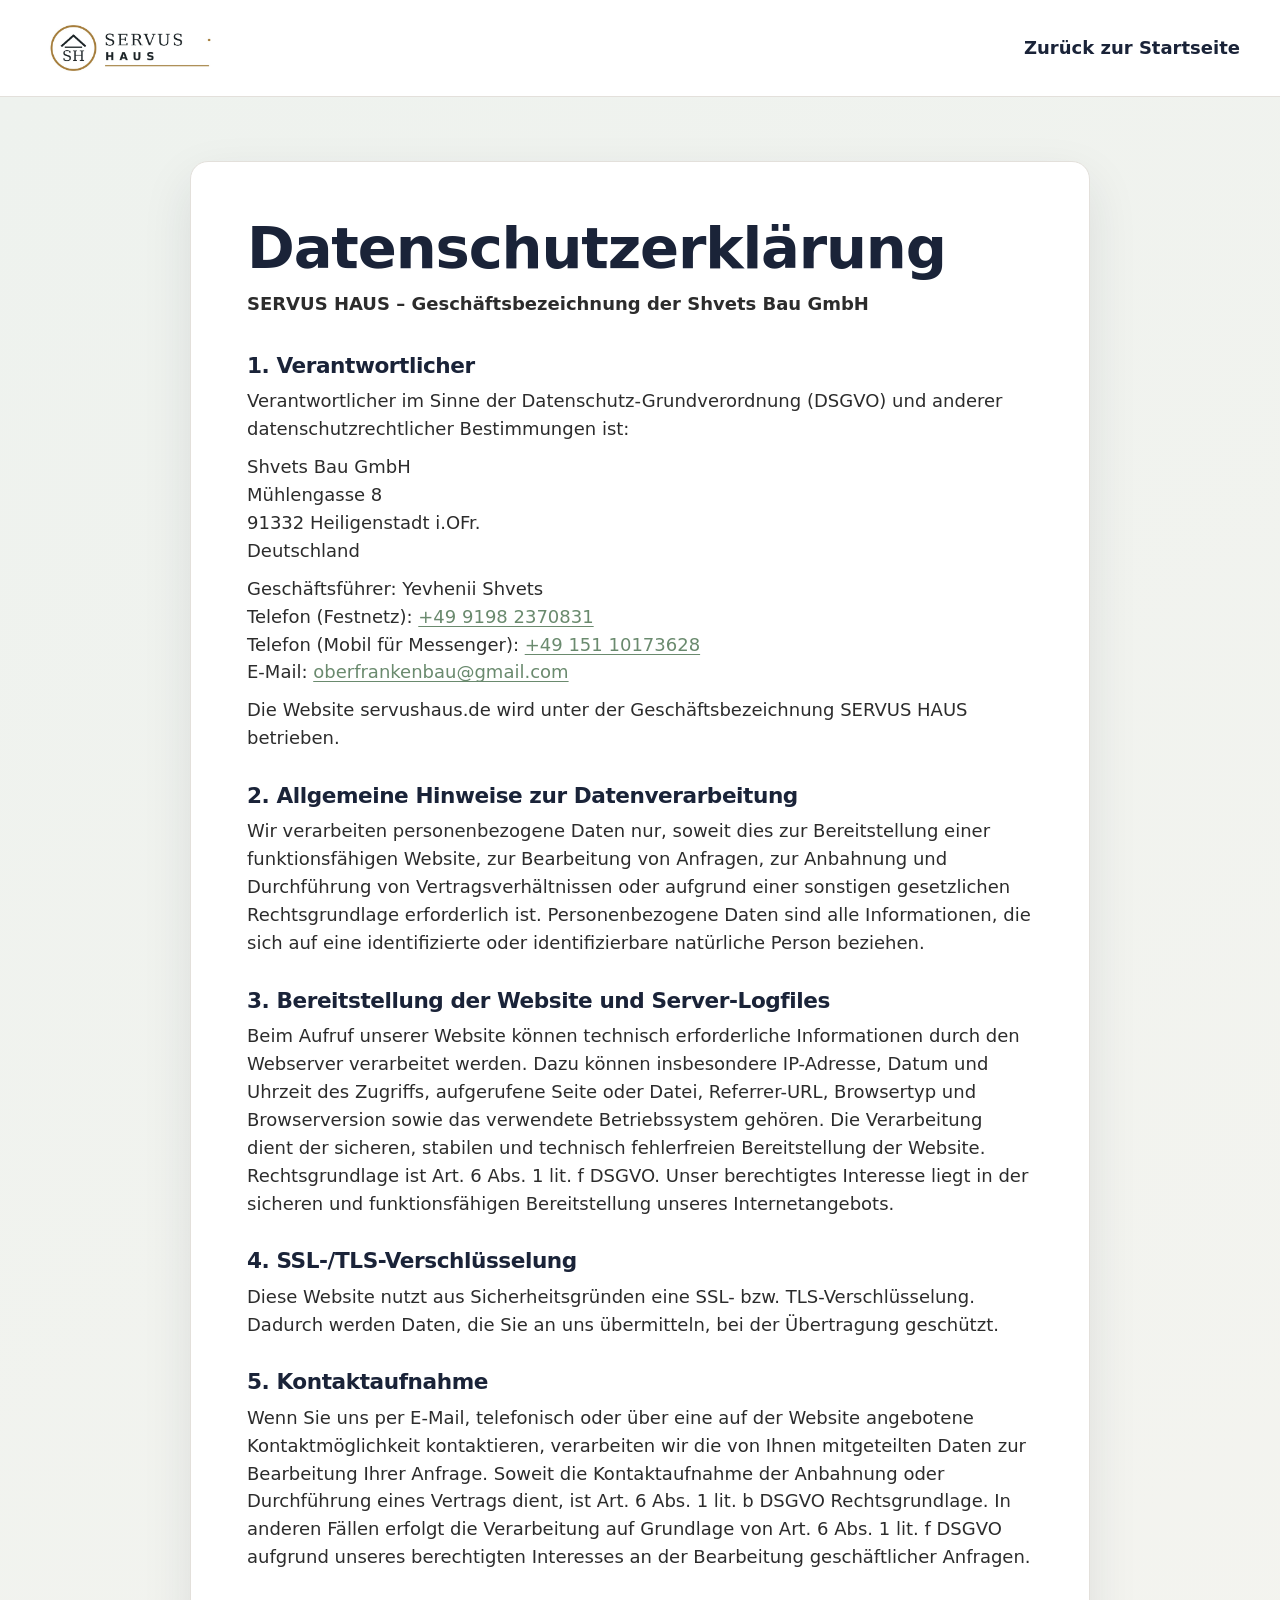
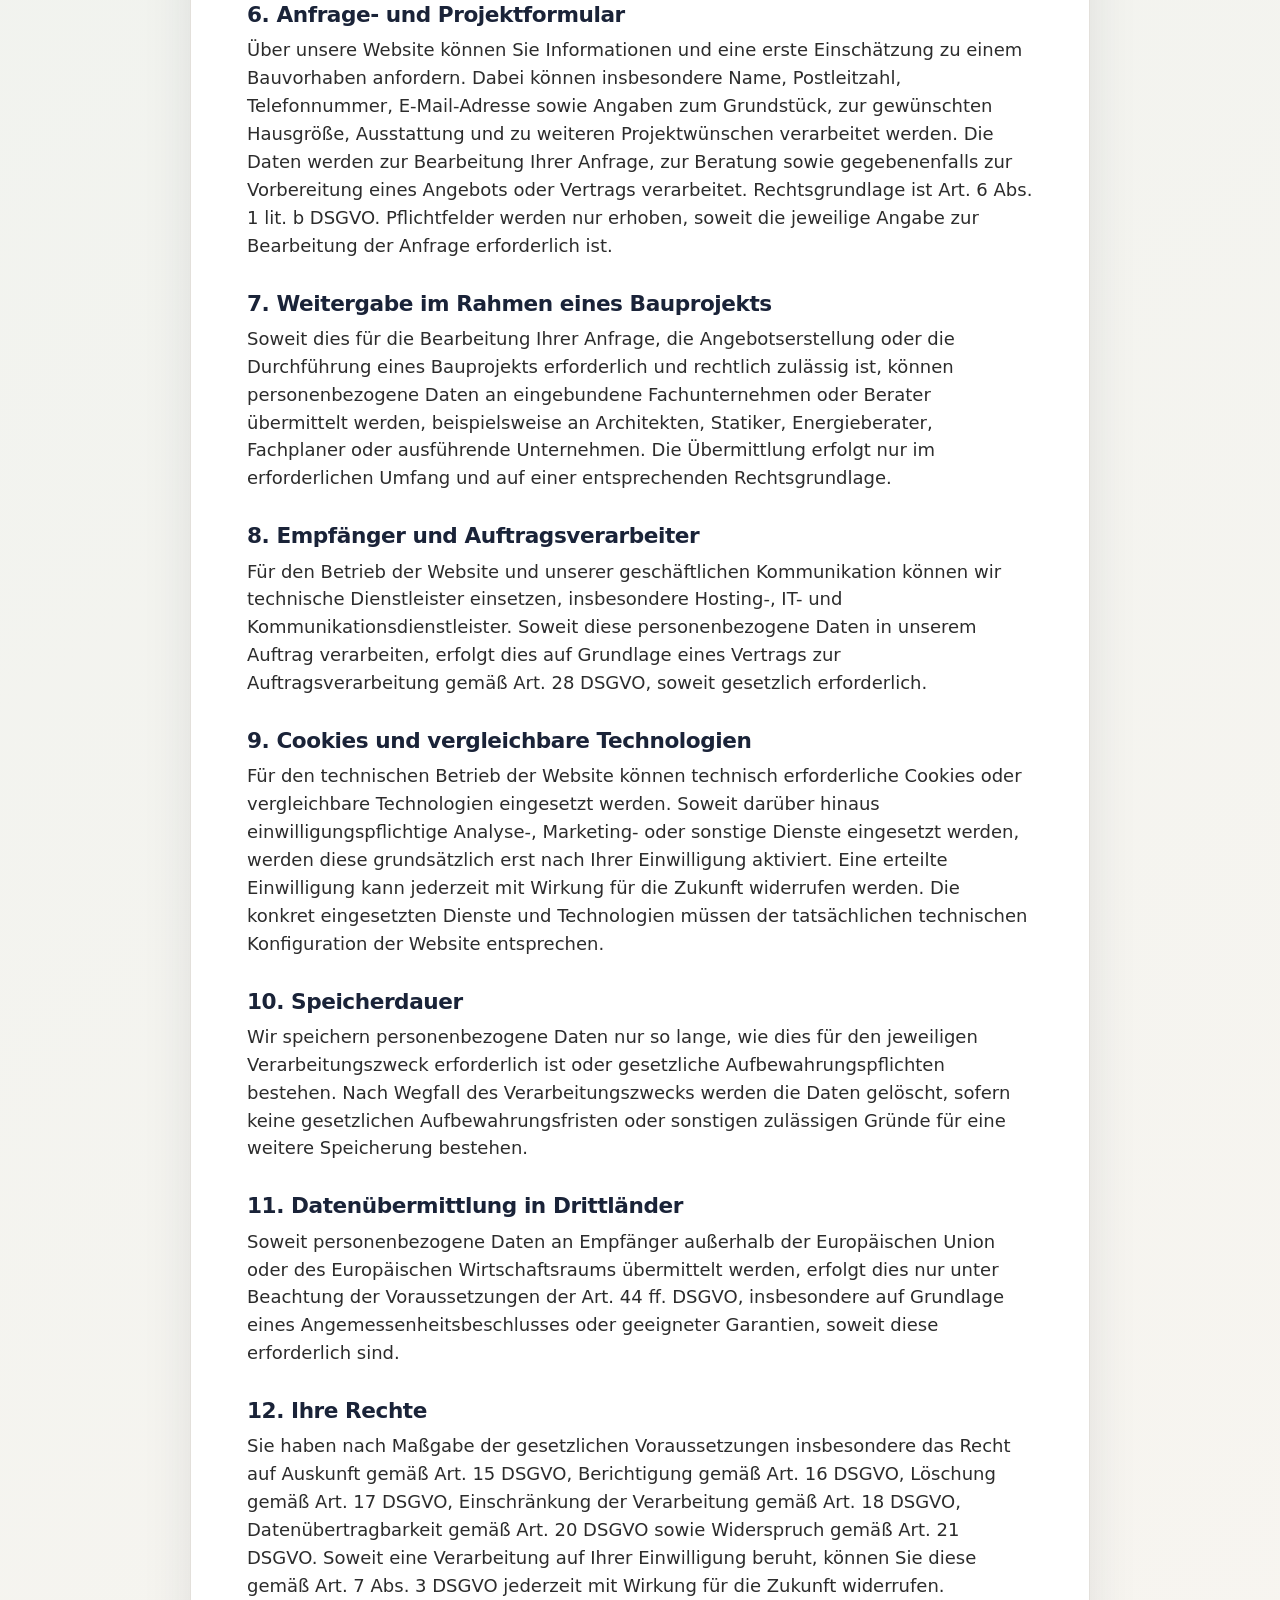
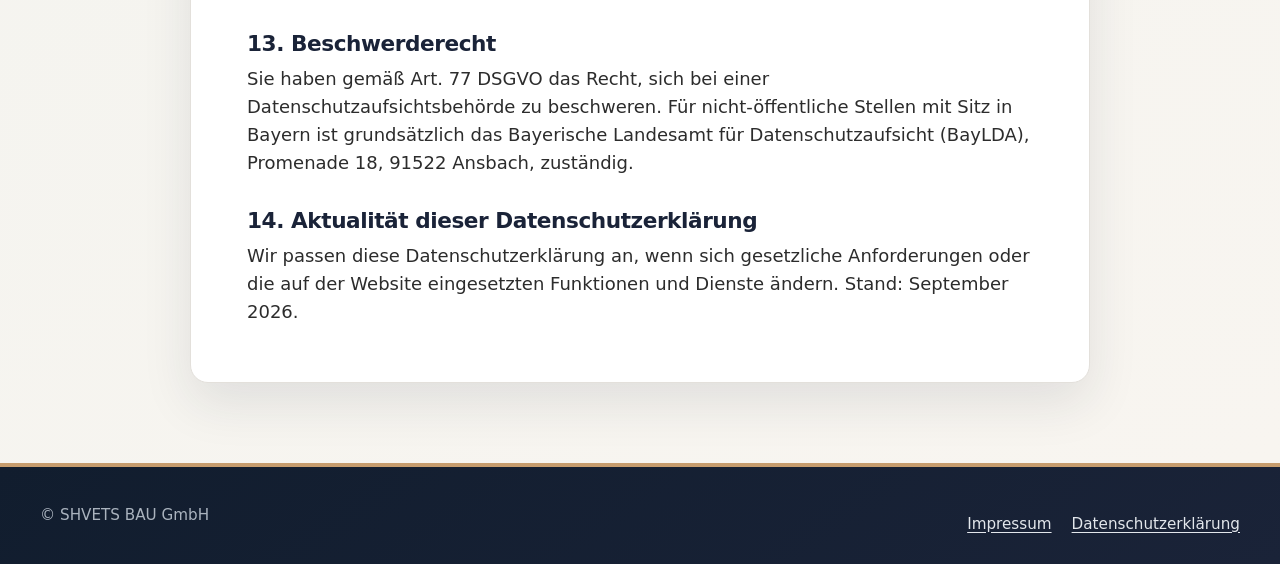
==== commit 526d92eb: "Update landline phone number to +49 9198 2370831 Replace the previous Festnetz number (+49 177 50118" ====
--- a/datenschutz.html
+++ b/datenschutz.html
@@ -23,7 +23,7 @@
       <h2>1. Verantwortlicher</h2>
       <p>Verantwortlicher im Sinne der Datenschutz-Grundverordnung (DSGVO) und anderer datenschutzrechtlicher Bestimmungen ist:</p>
       <p>Shvets Bau GmbH<br>Mühlengasse 8<br>91332 Heiligenstadt i.OFr.<br>Deutschland</p>
-      <p>Geschäftsführer: Yevhenii Shvets<br>Telefon (Festnetz): <a href="tel:+491775011880">+49 177 5011880</a><br>Telefon (Mobil für Messenger): <a href="tel:+4915110173628">+49 151 10173628</a><br>E-Mail: <a href="mailto:oberfrankenbau@gmail.com">oberfrankenbau@gmail.com</a></p>
+      <p>Geschäftsführer: Yevhenii Shvets<br>Telefon (Festnetz): <a href="tel:+4991982370831">+49 9198 2370831</a><br>Telefon (Mobil für Messenger): <a href="tel:+4915110173628">+49 151 10173628</a><br>E-Mail: <a href="mailto:oberfrankenbau@gmail.com">oberfrankenbau@gmail.com</a></p>
       <p>Die Website servushaus.de wird unter der Geschäftsbezeichnung SERVUS HAUS betrieben.</p>
 
       <h2>2. Allgemeine Hinweise zur Datenverarbeitung</h2>
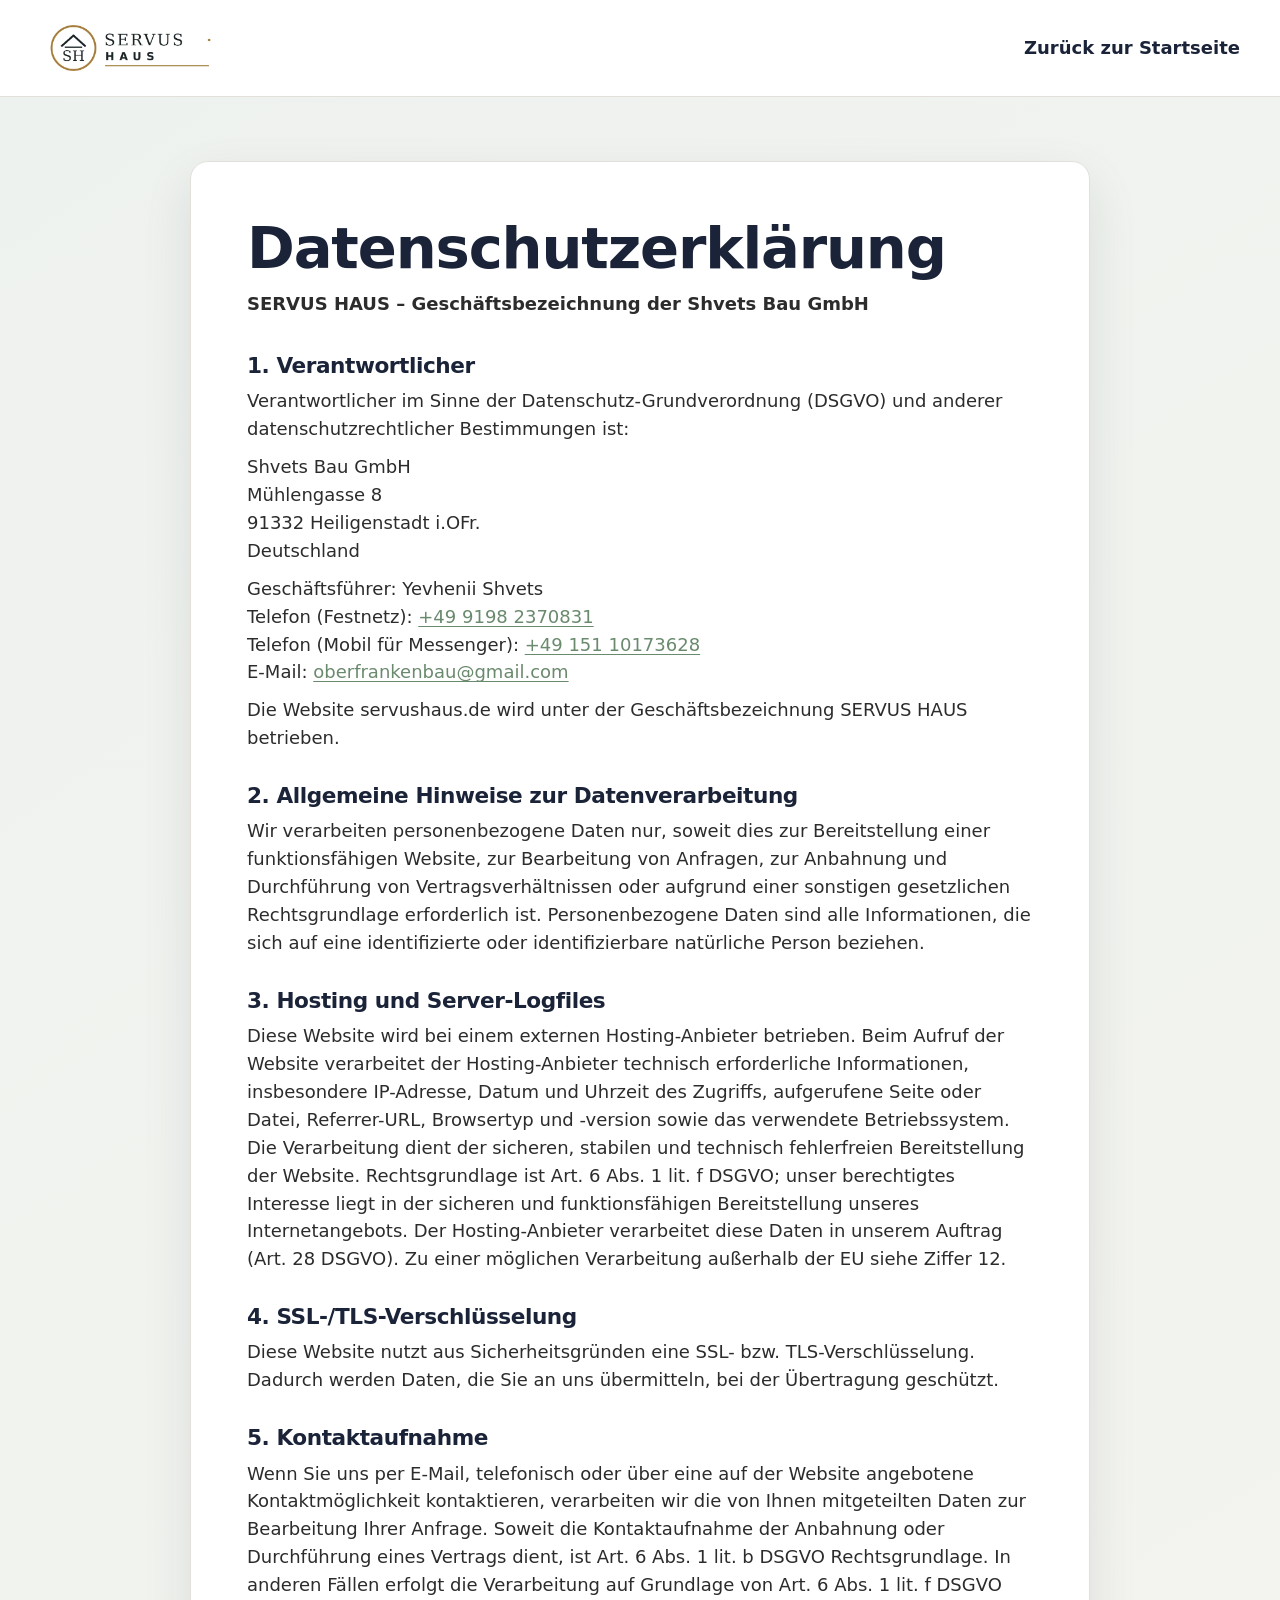
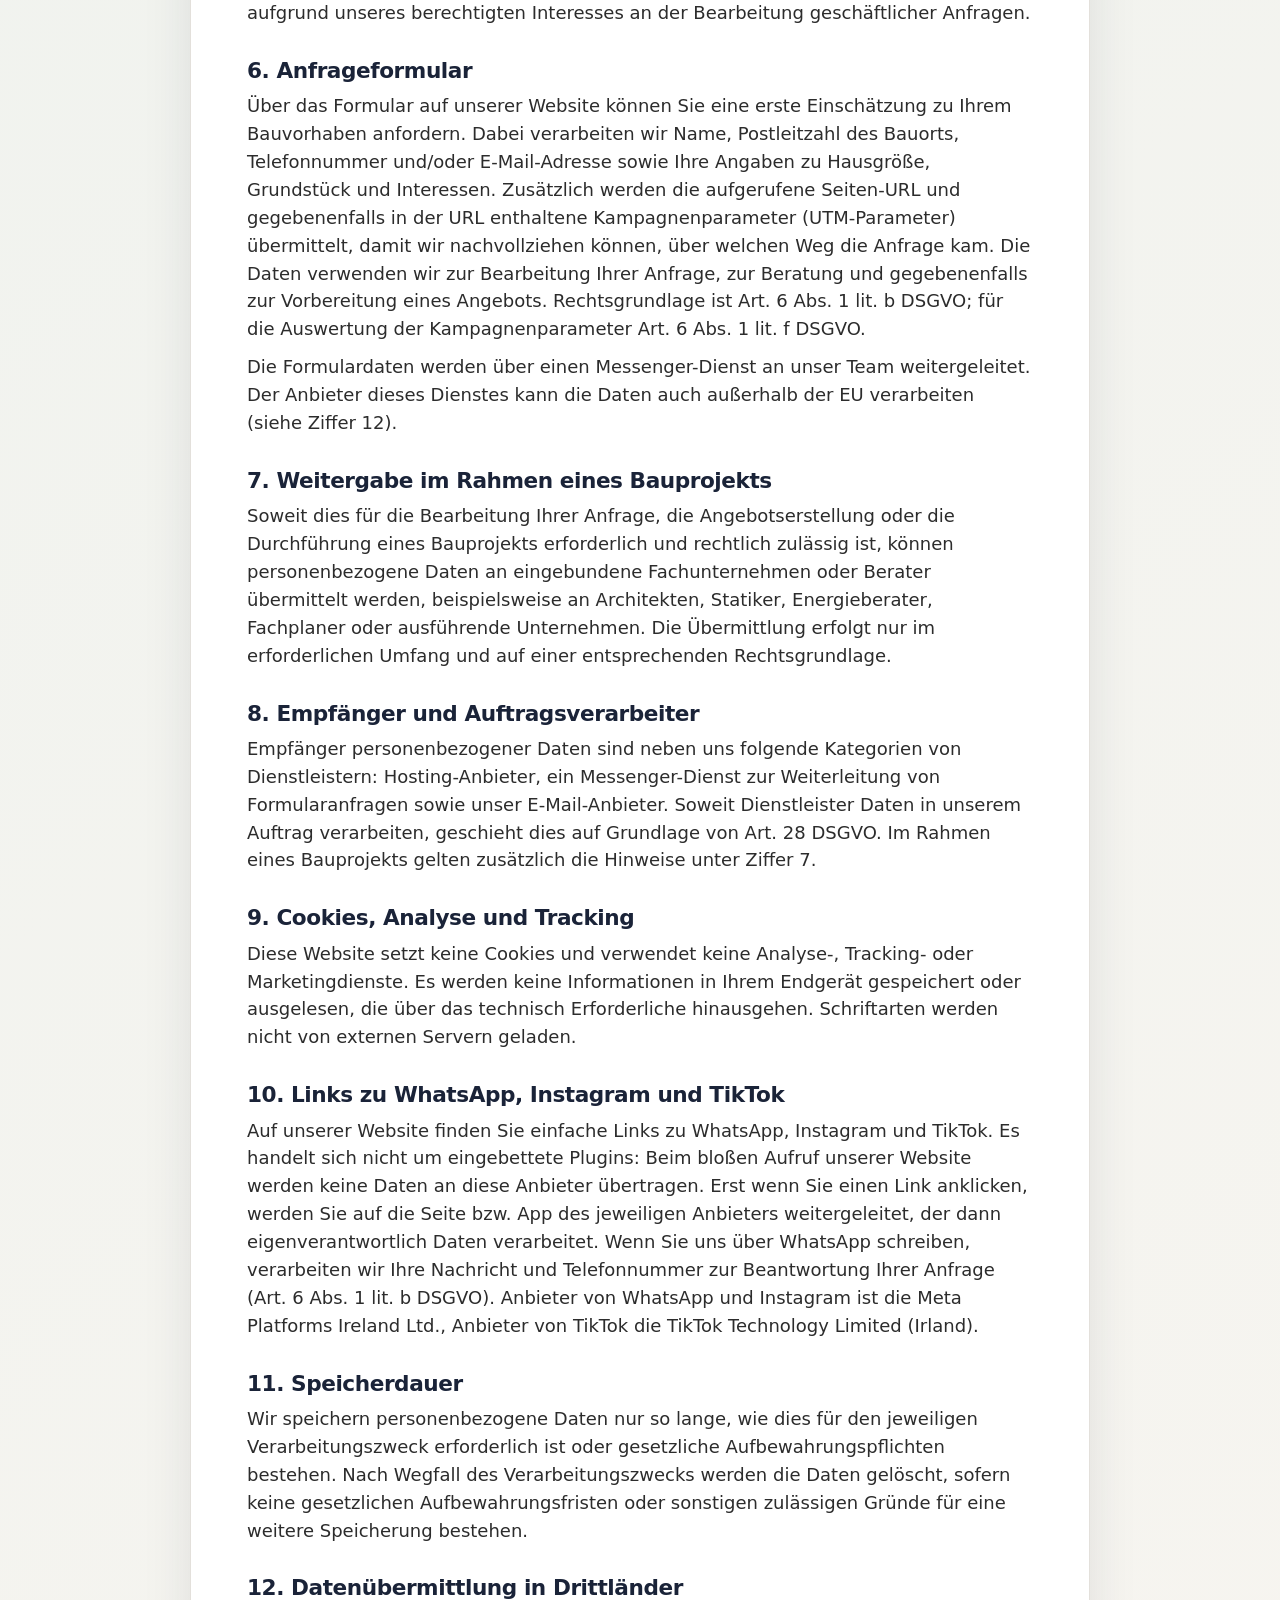
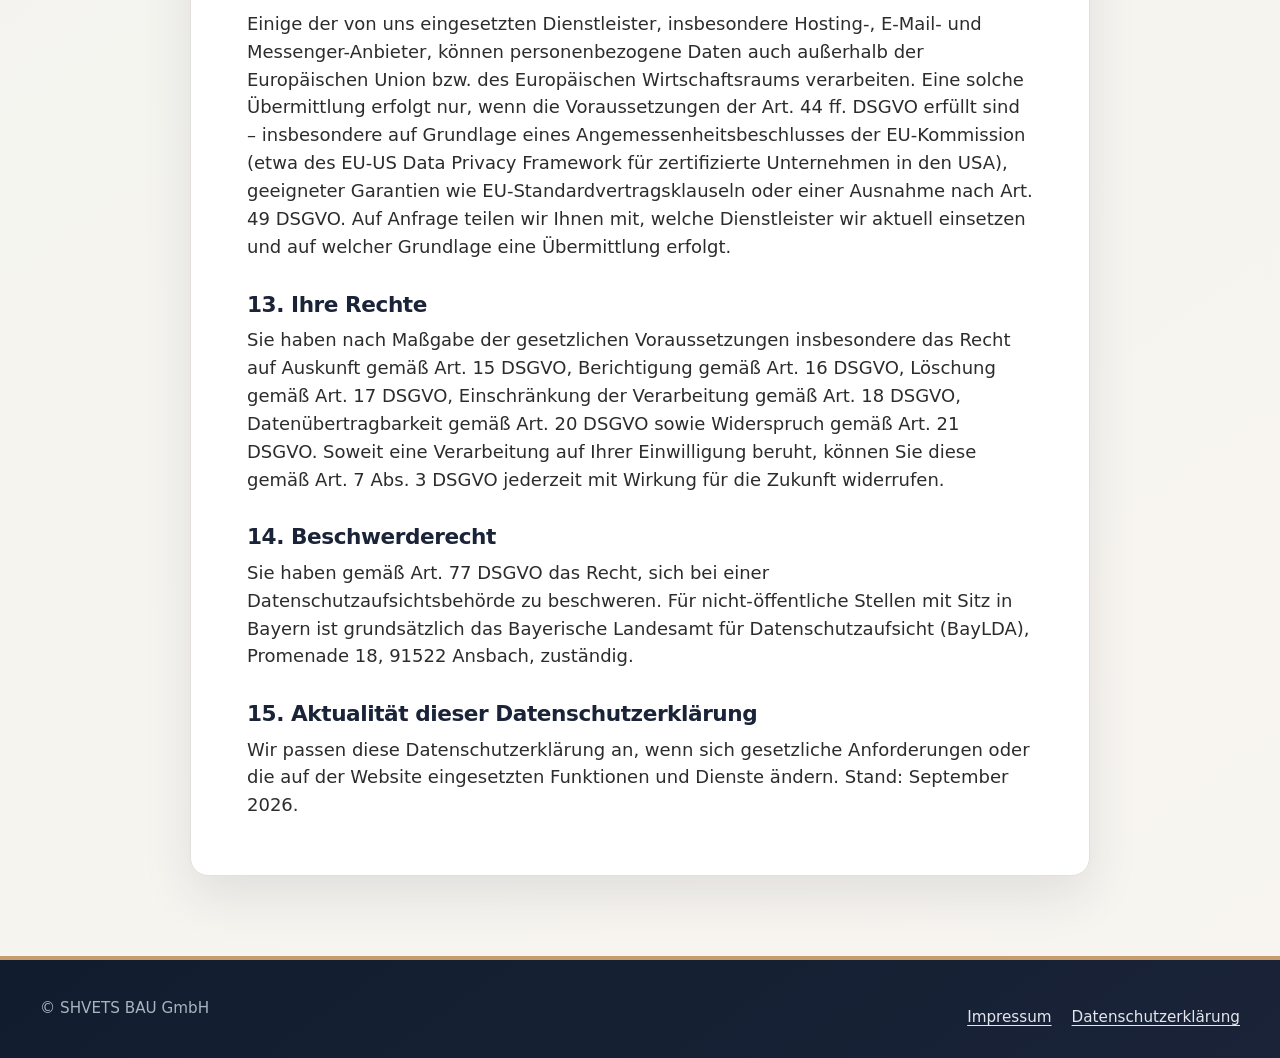
==== commit ec0baca7: "Add 404 page, optimize images to WebP, update legal pages with hosting/data transfer details, improv" ====
--- a/datenschutz.html
+++ b/datenschutz.html
@@ -5,13 +5,15 @@
   <meta name="viewport" content="width=device-width, initial-scale=1.0">
   <title>Datenschutzerklärung | SERVUS HAUS</title>
   <meta name="description" content="Datenschutzerklärung von SERVUS HAUS, einer Geschäftsbezeichnung der Shvets Bau GmbH.">
-  <link rel="stylesheet" href="styles.css">
+  <link rel="canonical" href="https://servushaus.de/datenschutz">
+  <link rel="icon" href="images/favicon.ico" sizes="any">
+  <link rel="stylesheet" href="styles.css?v=20260926">
 </head>
 <body>
   <header class="site-header">
     <div class="container header-inner">
-      <a href="index.html" class="logo"><img src="images/logo.jpeg" alt="SERVUS HAUS" class="logo-img"></a>
-      <a href="index.html" class="legal-back">Zurück zur Startseite</a>
+      <a href="/" class="logo"><img src="images/logo.jpeg" alt="SERVUS HAUS" class="logo-img" width="1280" height="426"></a>
+      <a href="/" class="legal-back">Zurück zur Startseite</a>
     </div>
   </header>
 
@@ -29,40 +31,39 @@
       <h2>2. Allgemeine Hinweise zur Datenverarbeitung</h2>
       <p>Wir verarbeiten personenbezogene Daten nur, soweit dies zur Bereitstellung einer funktionsfähigen Website, zur Bearbeitung von Anfragen, zur Anbahnung und Durchführung von Vertragsverhältnissen oder aufgrund einer sonstigen gesetzlichen Rechtsgrundlage erforderlich ist. Personenbezogene Daten sind alle Informationen, die sich auf eine identifizierte oder identifizierbare natürliche Person beziehen.</p>
 
-      <h2>3. Bereitstellung der Website und Server-Logfiles</h2>
-      <p>Beim Aufruf unserer Website können technisch erforderliche Informationen durch den Webserver verarbeitet werden. Dazu können insbesondere IP-Adresse, Datum und Uhrzeit des Zugriffs, aufgerufene Seite oder Datei, Referrer-URL, Browsertyp und Browserversion sowie das verwendete Betriebssystem gehören. Die Verarbeitung dient der sicheren, stabilen und technisch fehlerfreien Bereitstellung der Website. Rechtsgrundlage ist Art. 6 Abs. 1 lit. f DSGVO. Unser berechtigtes Interesse liegt in der sicheren und funktionsfähigen Bereitstellung unseres Internetangebots.</p>
-
+      <h2>3. Hosting und Server-Logfiles</h2>
+      <p>Diese Website wird bei einem externen Hosting-Anbieter betrieben. Beim Aufruf der Website verarbeitet der Hosting-Anbieter technisch erforderliche Informationen, insbesondere IP-Adresse, Datum und Uhrzeit des Zugriffs, aufgerufene Seite oder Datei, Referrer-URL, Browsertyp und -version sowie das verwendete Betriebssystem. Die Verarbeitung dient der sicheren, stabilen und technisch fehlerfreien Bereitstellung der Website. Rechtsgrundlage ist Art. 6 Abs. 1 lit. f DSGVO; unser berechtigtes Interesse liegt in der sicheren und funktionsfähigen Bereitstellung unseres Internetangebots. Der Hosting-Anbieter verarbeitet diese Daten in unserem Auftrag (Art. 28 DSGVO). Zu einer möglichen Verarbeitung außerhalb der EU siehe Ziffer 12.</p>
       <h2>4. SSL-/TLS-Verschlüsselung</h2>
       <p>Diese Website nutzt aus Sicherheitsgründen eine SSL- bzw. TLS-Verschlüsselung. Dadurch werden Daten, die Sie an uns übermitteln, bei der Übertragung geschützt.</p>
 
       <h2>5. Kontaktaufnahme</h2>
       <p>Wenn Sie uns per E-Mail, telefonisch oder über eine auf der Website angebotene Kontaktmöglichkeit kontaktieren, verarbeiten wir die von Ihnen mitgeteilten Daten zur Bearbeitung Ihrer Anfrage. Soweit die Kontaktaufnahme der Anbahnung oder Durchführung eines Vertrags dient, ist Art. 6 Abs. 1 lit. b DSGVO Rechtsgrundlage. In anderen Fällen erfolgt die Verarbeitung auf Grundlage von Art. 6 Abs. 1 lit. f DSGVO aufgrund unseres berechtigten Interesses an der Bearbeitung geschäftlicher Anfragen.</p>
 
-      <h2>6. Anfrage- und Projektformular</h2>
-      <p>Über unsere Website können Sie Informationen und eine erste Einschätzung zu einem Bauvorhaben anfordern. Dabei können insbesondere Name, Postleitzahl, Telefonnummer, E-Mail-Adresse sowie Angaben zum Grundstück, zur gewünschten Hausgröße, Ausstattung und zu weiteren Projektwünschen verarbeitet werden. Die Daten werden zur Bearbeitung Ihrer Anfrage, zur Beratung sowie gegebenenfalls zur Vorbereitung eines Angebots oder Vertrags verarbeitet. Rechtsgrundlage ist Art. 6 Abs. 1 lit. b DSGVO. Pflichtfelder werden nur erhoben, soweit die jeweilige Angabe zur Bearbeitung der Anfrage erforderlich ist.</p>
-
+      <h2>6. Anfrageformular</h2>
+      <p>Über das Formular auf unserer Website können Sie eine erste Einschätzung zu Ihrem Bauvorhaben anfordern. Dabei verarbeiten wir Name, Postleitzahl des Bauorts, Telefonnummer und/oder E-Mail-Adresse sowie Ihre Angaben zu Hausgröße, Grundstück und Interessen. Zusätzlich werden die aufgerufene Seiten-URL und gegebenenfalls in der URL enthaltene Kampagnenparameter (UTM-Parameter) übermittelt, damit wir nachvollziehen können, über welchen Weg die Anfrage kam. Die Daten verwenden wir zur Bearbeitung Ihrer Anfrage, zur Beratung und gegebenenfalls zur Vorbereitung eines Angebots. Rechtsgrundlage ist Art. 6 Abs. 1 lit. b DSGVO; für die Auswertung der Kampagnenparameter Art. 6 Abs. 1 lit. f DSGVO.</p>
+      <p>Die Formulardaten werden über einen Messenger-Dienst an unser Team weitergeleitet. Der Anbieter dieses Dienstes kann die Daten auch außerhalb der EU verarbeiten (siehe Ziffer 12).</p>
       <h2>7. Weitergabe im Rahmen eines Bauprojekts</h2>
       <p>Soweit dies für die Bearbeitung Ihrer Anfrage, die Angebotserstellung oder die Durchführung eines Bauprojekts erforderlich und rechtlich zulässig ist, können personenbezogene Daten an eingebundene Fachunternehmen oder Berater übermittelt werden, beispielsweise an Architekten, Statiker, Energieberater, Fachplaner oder ausführende Unternehmen. Die Übermittlung erfolgt nur im erforderlichen Umfang und auf einer entsprechenden Rechtsgrundlage.</p>
 
       <h2>8. Empfänger und Auftragsverarbeiter</h2>
-      <p>Für den Betrieb der Website und unserer geschäftlichen Kommunikation können wir technische Dienstleister einsetzen, insbesondere Hosting-, IT- und Kommunikationsdienstleister. Soweit diese personenbezogene Daten in unserem Auftrag verarbeiten, erfolgt dies auf Grundlage eines Vertrags zur Auftragsverarbeitung gemäß Art. 28 DSGVO, soweit gesetzlich erforderlich.</p>
+      <p>Empfänger personenbezogener Daten sind neben uns folgende Kategorien von Dienstleistern: Hosting-Anbieter, ein Messenger-Dienst zur Weiterleitung von Formularanfragen sowie unser E-Mail-Anbieter. Soweit Dienstleister Daten in unserem Auftrag verarbeiten, geschieht dies auf Grundlage von Art. 28 DSGVO. Im Rahmen eines Bauprojekts gelten zusätzlich die Hinweise unter Ziffer 7.</p>
+      <h2>9. Cookies, Analyse und Tracking</h2>
+      <p>Diese Website setzt keine Cookies und verwendet keine Analyse-, Tracking- oder Marketingdienste. Es werden keine Informationen in Ihrem Endgerät gespeichert oder ausgelesen, die über das technisch Erforderliche hinausgehen. Schriftarten werden nicht von externen Servern geladen.</p>
 
-      <h2>9. Cookies und vergleichbare Technologien</h2>
-      <p>Für den technischen Betrieb der Website können technisch erforderliche Cookies oder vergleichbare Technologien eingesetzt werden. Soweit darüber hinaus einwilligungspflichtige Analyse-, Marketing- oder sonstige Dienste eingesetzt werden, werden diese grundsätzlich erst nach Ihrer Einwilligung aktiviert. Eine erteilte Einwilligung kann jederzeit mit Wirkung für die Zukunft widerrufen werden. Die konkret eingesetzten Dienste und Technologien müssen der tatsächlichen technischen Konfiguration der Website entsprechen.</p>
-
-      <h2>10. Speicherdauer</h2>
+      <h2>10. Links zu WhatsApp, Instagram und TikTok</h2>
+      <p>Auf unserer Website finden Sie einfache Links zu WhatsApp, Instagram und TikTok. Es handelt sich nicht um eingebettete Plugins: Beim bloßen Aufruf unserer Website werden keine Daten an diese Anbieter übertragen. Erst wenn Sie einen Link anklicken, werden Sie auf die Seite bzw. App des jeweiligen Anbieters weitergeleitet, der dann eigenverantwortlich Daten verarbeitet. Wenn Sie uns über WhatsApp schreiben, verarbeiten wir Ihre Nachricht und Telefonnummer zur Beantwortung Ihrer Anfrage (Art. 6 Abs. 1 lit. b DSGVO). Anbieter von WhatsApp und Instagram ist die Meta Platforms Ireland Ltd., Anbieter von TikTok die TikTok Technology Limited (Irland).</p>
+      <h2>11. Speicherdauer</h2>
       <p>Wir speichern personenbezogene Daten nur so lange, wie dies für den jeweiligen Verarbeitungszweck erforderlich ist oder gesetzliche Aufbewahrungspflichten bestehen. Nach Wegfall des Verarbeitungszwecks werden die Daten gelöscht, sofern keine gesetzlichen Aufbewahrungsfristen oder sonstigen zulässigen Gründe für eine weitere Speicherung bestehen.</p>
 
-      <h2>11. Datenübermittlung in Drittländer</h2>
-      <p>Soweit personenbezogene Daten an Empfänger außerhalb der Europäischen Union oder des Europäischen Wirtschaftsraums übermittelt werden, erfolgt dies nur unter Beachtung der Voraussetzungen der Art. 44 ff. DSGVO, insbesondere auf Grundlage eines Angemessenheitsbeschlusses oder geeigneter Garantien, soweit diese erforderlich sind.</p>
-
-      <h2>12. Ihre Rechte</h2>
+      <h2>12. Datenübermittlung in Drittländer</h2>
+      <p>Einige der von uns eingesetzten Dienstleister, insbesondere Hosting-, E-Mail- und Messenger-Anbieter, können personenbezogene Daten auch außerhalb der Europäischen Union bzw. des Europäischen Wirtschaftsraums verarbeiten. Eine solche Übermittlung erfolgt nur, wenn die Voraussetzungen der Art. 44 ff. DSGVO erfüllt sind – insbesondere auf Grundlage eines Angemessenheitsbeschlusses der EU-Kommission (etwa des EU-US Data Privacy Framework für zertifizierte Unternehmen in den USA), geeigneter Garantien wie EU-Standardvertragsklauseln oder einer Ausnahme nach Art. 49 DSGVO. Auf Anfrage teilen wir Ihnen mit, welche Dienstleister wir aktuell einsetzen und auf welcher Grundlage eine Übermittlung erfolgt.</p>
+      <h2>13. Ihre Rechte</h2>
       <p>Sie haben nach Maßgabe der gesetzlichen Voraussetzungen insbesondere das Recht auf Auskunft gemäß Art. 15 DSGVO, Berichtigung gemäß Art. 16 DSGVO, Löschung gemäß Art. 17 DSGVO, Einschränkung der Verarbeitung gemäß Art. 18 DSGVO, Datenübertragbarkeit gemäß Art. 20 DSGVO sowie Widerspruch gemäß Art. 21 DSGVO. Soweit eine Verarbeitung auf Ihrer Einwilligung beruht, können Sie diese gemäß Art. 7 Abs. 3 DSGVO jederzeit mit Wirkung für die Zukunft widerrufen.</p>
 
-      <h2>13. Beschwerderecht</h2>
+      <h2>14. Beschwerderecht</h2>
       <p>Sie haben gemäß Art. 77 DSGVO das Recht, sich bei einer Datenschutzaufsichtsbehörde zu beschweren. Für nicht-öffentliche Stellen mit Sitz in Bayern ist grundsätzlich das Bayerische Landesamt für Datenschutzaufsicht (BayLDA), Promenade 18, 91522 Ansbach, zuständig.</p>
 
-      <h2>14. Aktualität dieser Datenschutzerklärung</h2>
+      <h2>15. Aktualität dieser Datenschutzerklärung</h2>
       <p>Wir passen diese Datenschutzerklärung an, wenn sich gesetzliche Anforderungen oder die auf der Website eingesetzten Funktionen und Dienste ändern. Stand: September 2026.</p>
     </article>
   </main>
@@ -71,8 +72,8 @@
     <div class="container">
       <p>© SHVETS BAU GmbH</p>
       <nav class="footer-legal-links" aria-label="Rechtliche Hinweise">
-        <a href="impressum.html">Impressum</a>
-        <a href="datenschutz.html" aria-current="page">Datenschutzerklärung</a>
+        <a href="/impressum">Impressum</a>
+        <a href="/datenschutz" aria-current="page">Datenschutzerklärung</a>
       </nav>
     </div>
   </footer>
--- a/styles.css
+++ b/styles.css
@@ -155,12 +155,15 @@
 .lead { margin-top: 12px; font-size: 1.15rem; color: var(--muted); max-width: 680px; }
 .note { margin-top: 16px; font-size: .85rem; color: var(--muted); line-height: 1.45; }
 
-.hero { min-height: 680px; padding: 0; background: linear-gradient(90deg, rgba(10, 24, 39, .88) 0%, rgba(10, 24, 39, .68) 38%, rgba(10, 24, 39, .08) 72%), url("images/Gemini_Generated_Image_4lzpzb4lzpzb4lzp.jpeg") center / cover no-repeat; }
+.hero { position: relative; min-height: 680px; padding: 0; overflow: hidden; background: #0A1827; }
+.hero-bg, .hero-bg img { position: absolute; inset: 0; width: 100%; height: 100%; }
+.hero-bg img { object-fit: cover; object-position: center; }
+.hero::before { position: absolute; inset: 0; z-index: 1; background: linear-gradient(90deg, rgba(10, 24, 39, .88) 0%, rgba(10, 24, 39, .68) 38%, rgba(10, 24, 39, .08) 72%); content: ""; }
 .hero + .sip { padding-top: 20px; }
-.hero-inner { position: relative; display: flex; min-height: 680px; align-items: center; padding: 64px 0 120px; }
+.hero-inner { position: relative; z-index: 2; display: flex; min-height: 680px; align-items: center; padding: 64px 0 120px; }
 .hero-content { max-width: 690px; color: #fff; }
-.hero .kicker { margin-bottom: 18px; color: #E9BE70; font-size: .95rem; letter-spacing: .18em; }
-.hero h1 { color: #fff; font-size: clamp(3rem, 6vw, 5.25rem); line-height: .98; text-shadow: 0 2px 18px rgba(0, 0, 0, .2); }
+.hero .kicker { margin-bottom: 18px; font-weight: 700; text-transform: uppercase; color: #E9BE70; font-size: .95rem; letter-spacing: .18em; }
+.hero h1 { max-width: 12ch; color: #fff; font-size: clamp(2.6rem, 5.4vw, 4.8rem); line-height: 1.02; hyphens: manual; text-shadow: 0 2px 18px rgba(0, 0, 0, .2); }
 .hero-subtitle { margin-top: 18px; color: #fff; font-size: clamp(1.35rem, 2.5vw, 2rem); font-weight: 600; }
 .hero-bullets { display: flex; flex-wrap: wrap; gap: 12px 28px; margin-top: 26px; font-weight: 600; }
 .hero-bullets li { position: relative; padding-left: 30px; }
@@ -171,9 +174,9 @@
 .hero .btn-primary:hover { background: #F1C875; }
 .hero .btn-secondary { border: 2px solid rgba(255,255,255,.85); background: rgba(15, 28, 43, .3); color: #fff; }
 .hero .btn-secondary:hover { background: rgba(255,255,255,.14); }
-.hero-price { position: absolute; bottom: 34px; left: 0; color: #fff; font-size: clamp(1rem, 2vw, 1.35rem); font-weight: 500; }
+.hero-price { margin-top: 28px; color: #fff; font-size: clamp(1rem, 2vw, 1.35rem); font-weight: 500; }
 .hero-price span:first-child::after { content: ' · '; margin: 0 8px; }
-.hero-visual-label { position: absolute; right: 0; bottom: 34px; padding: 4px 8px; border-radius: 4px; background: rgba(0,0,0,.5); color: #fff; font-size: .75rem; }
+.hero-visual-label { position: absolute; z-index: 2; right: 16px; bottom: 16px; padding: 4px 8px; border-radius: 4px; background: rgba(0,0,0,.5); color: #fff; font-size: .75rem; }
 
 .short-form { margin-top: 40px; padding: 20px; background: var(--surface); border-radius: var(--radius); box-shadow: var(--shadow); }
 .short-form-title { font-weight: 600; margin-bottom: 12px; }
@@ -279,8 +282,8 @@
 .steps-list p { color: var(--muted); }
 
 .trust-list { display: flex; flex-wrap: wrap; justify-content: center; gap: 10px; margin-top: 32px; }
-.trust-list span { position: relative; padding: 9px 14px 9px 34px; border: 1px solid #DDE6DE; border-radius: 24px; background: #F4F8F4; color: var(--graphite); font-size: .88rem; }
-.trust-list span::before { position: absolute; left: 13px; color: var(--green); font-weight: 800; content: '✓'; }
+.trust-list li { position: relative; padding: 9px 14px 9px 34px; border: 1px solid #DDE6DE; border-radius: 24px; background: #F4F8F4; color: var(--graphite); font-size: .88rem; }
+.trust-list li::before { position: absolute; left: 13px; color: var(--green); font-weight: 800; content: '✓'; }
 
 .faq-form { padding-bottom: 72px; background: linear-gradient(145deg, #EEF2EE, #F8F5F0); }
 .faq-form-grid { display: grid; gap: 32px; align-items: start; }
@@ -346,13 +349,9 @@
 .legal-footer .container { display: flex; flex-wrap: wrap; align-items: center; justify-content: space-between; gap: 14px; }
 .legal-footer p { color: #AAB3BE; }
 
-.cookie-banner { position: fixed; bottom: 0; left: 0; right: 0; background: var(--surface); border-top: 1px solid var(--line); padding: 16px 0; box-shadow: 0 -4px 16px rgba(0,0,0,0.08); z-index: 110; }
-.cookie-banner[hidden] { display: none; }
-.cookie-inner { display: flex; flex-direction: column; gap: 12px; }
-.cookie-actions { display: flex; flex-wrap: wrap; gap: 10px; align-items: center; }
-
-.mobile-cta { position: fixed; bottom: 0; left: 0; right: 0; padding: 12px 16px; background: var(--surface); border-top: 1px solid var(--line); z-index: 90; display: flex; }
-.mobile-cta .btn { width: 100%; }
+
+.mobile-cta { position: fixed; bottom: 0; left: 0; right: 0; z-index: 90; display: grid; grid-template-columns: 1fr 2fr; gap: 10px; padding: 10px 16px calc(10px + env(safe-area-inset-bottom)); background: var(--surface); border-top: 1px solid var(--line); box-shadow: 0 -6px 18px rgba(26,35,56,.08); }
+.mobile-cta .btn { width: 100%; min-height: 48px; padding: 0 12px; }
 
 .section-cta { margin-top: 32px; }
 .sip .section-cta .btn { display: flex; width: 100%; justify-content: center; text-align: center; }
@@ -380,7 +379,6 @@
   .steps-list { grid-template-columns: repeat(2, 1fr); }
   .faq-form-grid { grid-template-columns: 1fr 1fr; }
   .footer-grid { grid-template-columns: 1fr 1fr; }
-  .cookie-inner { flex-direction: row; justify-content: space-between; align-items: center; }
 }
 
 @media (min-width: 1024px) {
@@ -408,21 +406,46 @@
   .interior-text { padding: 24px; }
   .interior-text h2::after { margin-right: auto; margin-left: auto; }
   .interior-text .btn { width: 100%; text-align: center; }
-  .hero { min-height: max(720px, calc(100svh - 63px)); background: linear-gradient(180deg, rgba(7, 25, 43, .18) 0%, transparent 55%, rgba(7, 20, 32, .48) 100%), url("images/Gemini_Generated_Image_4wvops4wvops4wvo.jpeg") center / cover no-repeat; }
-  .hero-inner { min-height: max(720px, calc(100svh - 63px)); align-items: flex-start; padding: 64px 0 120px; }
+  .hero { min-height: max(640px, calc(100svh - 63px)); }
+  .hero::before { background: linear-gradient(180deg, rgba(7, 25, 43, .55) 0%, rgba(7, 25, 43, .25) 55%, rgba(7, 20, 32, .55) 100%); }
+  .hero-bg img { object-position: center bottom; }
+  .hero-inner { min-height: max(640px, calc(100svh - 63px)); align-items: flex-start; padding: 40px 0 72px; }
   .hero-content { max-width: none; }
   .hero .kicker { margin-bottom: 20px; font-size: clamp(.74rem, 3.5vw, .95rem); letter-spacing: .17em; }
-  .hero h1 { font-size: clamp(3rem, 13.5vw, 4.4rem); line-height: 1.02; }
+  .hero h1 { max-width: none; font-size: clamp(2.1rem, 9.6vw, 3.2rem); line-height: 1.05; overflow-wrap: anywhere; }
   .hero-subtitle { margin-top: 16px; font-size: clamp(1.25rem, 5.8vw, 1.8rem); font-weight: 500; }
-  .hero-bullets, .hero-ctas { display: none; }
-  .hero-price { bottom: 38px; font-size: clamp(1.05rem, 5vw, 1.35rem); line-height: 1.35; }
+  .hero-bullets { display: none; }
+  .hero-ctas { margin-top: 22px; }
+  .hero-ctas .btn { width: 100%; min-height: 52px; }
+  .hero-price { margin-top: 20px; font-size: clamp(1.05rem, 5vw, 1.35rem); line-height: 1.35; }
   .hero-price span { display: block; }
   .hero-price span:first-child::after { content: none; }
-  .hero-visual-label { right: 0; bottom: 10px; background: transparent; }
-  .whatsapp-float { bottom: 88px; }
+  .hero-visual-label { right: 12px; bottom: 10px; }
+  .whatsapp-float { bottom: 84px; right: 16px; width: 52px; height: 52px; }
+  body { padding-bottom: 72px; }
 }
 
 @media (prefers-reduced-motion: reduce) {
   html { scroll-behavior: auto; }
   .btn { transition: none; }
 }
+
+/* === Ergänzungen Überarbeitung 2026-09 === */
+.skip-link { position: absolute; left: 16px; top: -60px; z-index: 200; padding: 10px 16px; border-radius: 8px; background: var(--graphite); color: #fff; font-weight: 600; }
+.skip-link:focus { top: 12px; }
+.btn-small { min-height: 42px; padding: 0 18px; font-size: .95rem; color: #fff !important; }
+.header-phone svg { flex: 0 0 auto; }
+.fn-ref { color: inherit; text-decoration: none; }
+.small-note { margin-top: 14px; color: var(--muted); font-size: .88rem; }
+.form-lead { margin-bottom: 10px; color: #D5DCE3; font-size: .95rem; }
+.field-hint { margin-top: -4px; color: #AEB9C5; font-size: .78rem; }
+.form-alt { margin-top: 16px; color: #BAC4CE; font-size: .88rem; text-align: center; }
+.form-alt a { color: #E9B95F; font-weight: 600; }
+.footer-h { margin-bottom: 14px; color: #fff; font-size: 1.15rem; text-align: left !important; }
+.social-links { display: flex; flex-wrap: wrap; gap: 12px; }
+.social-links a { display: inline-flex; align-items: center; gap: 10px; min-height: 44px; padding: 8px 16px 8px 12px; border: 1px solid rgba(255,255,255,.3); border-radius: 24px; color: #fff; }
+.social-links svg { width: 20px; height: 20px; fill: none; stroke: currentColor; stroke-width: 1.8; }
+.social-links svg .social-icon-fill { fill: currentColor; stroke: none; }
+.mobile-contact { display: grid; gap: 0; margin-top: 8px; padding-top: 8px; border-top: 2px solid var(--line); }
+.mobile-contact a { font-weight: 600; }
+.models .lead { margin-bottom: 8px; }
